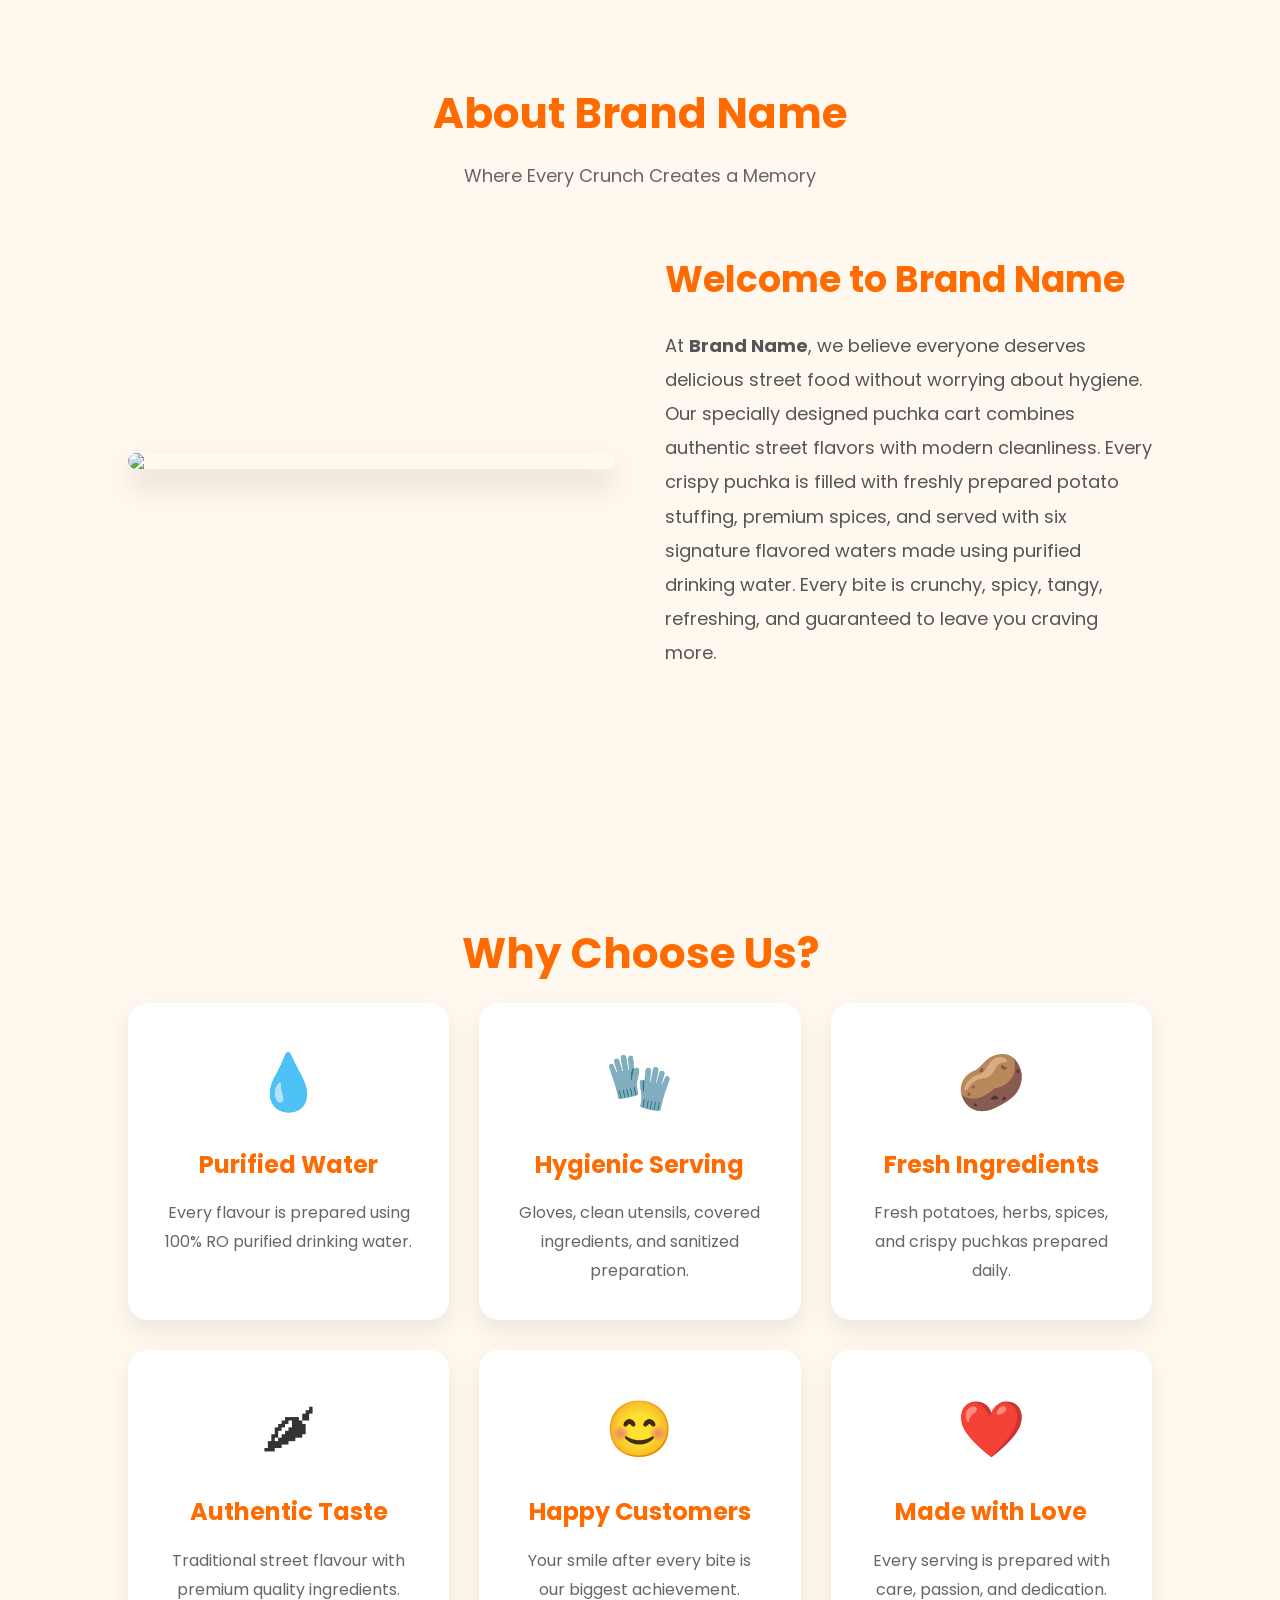
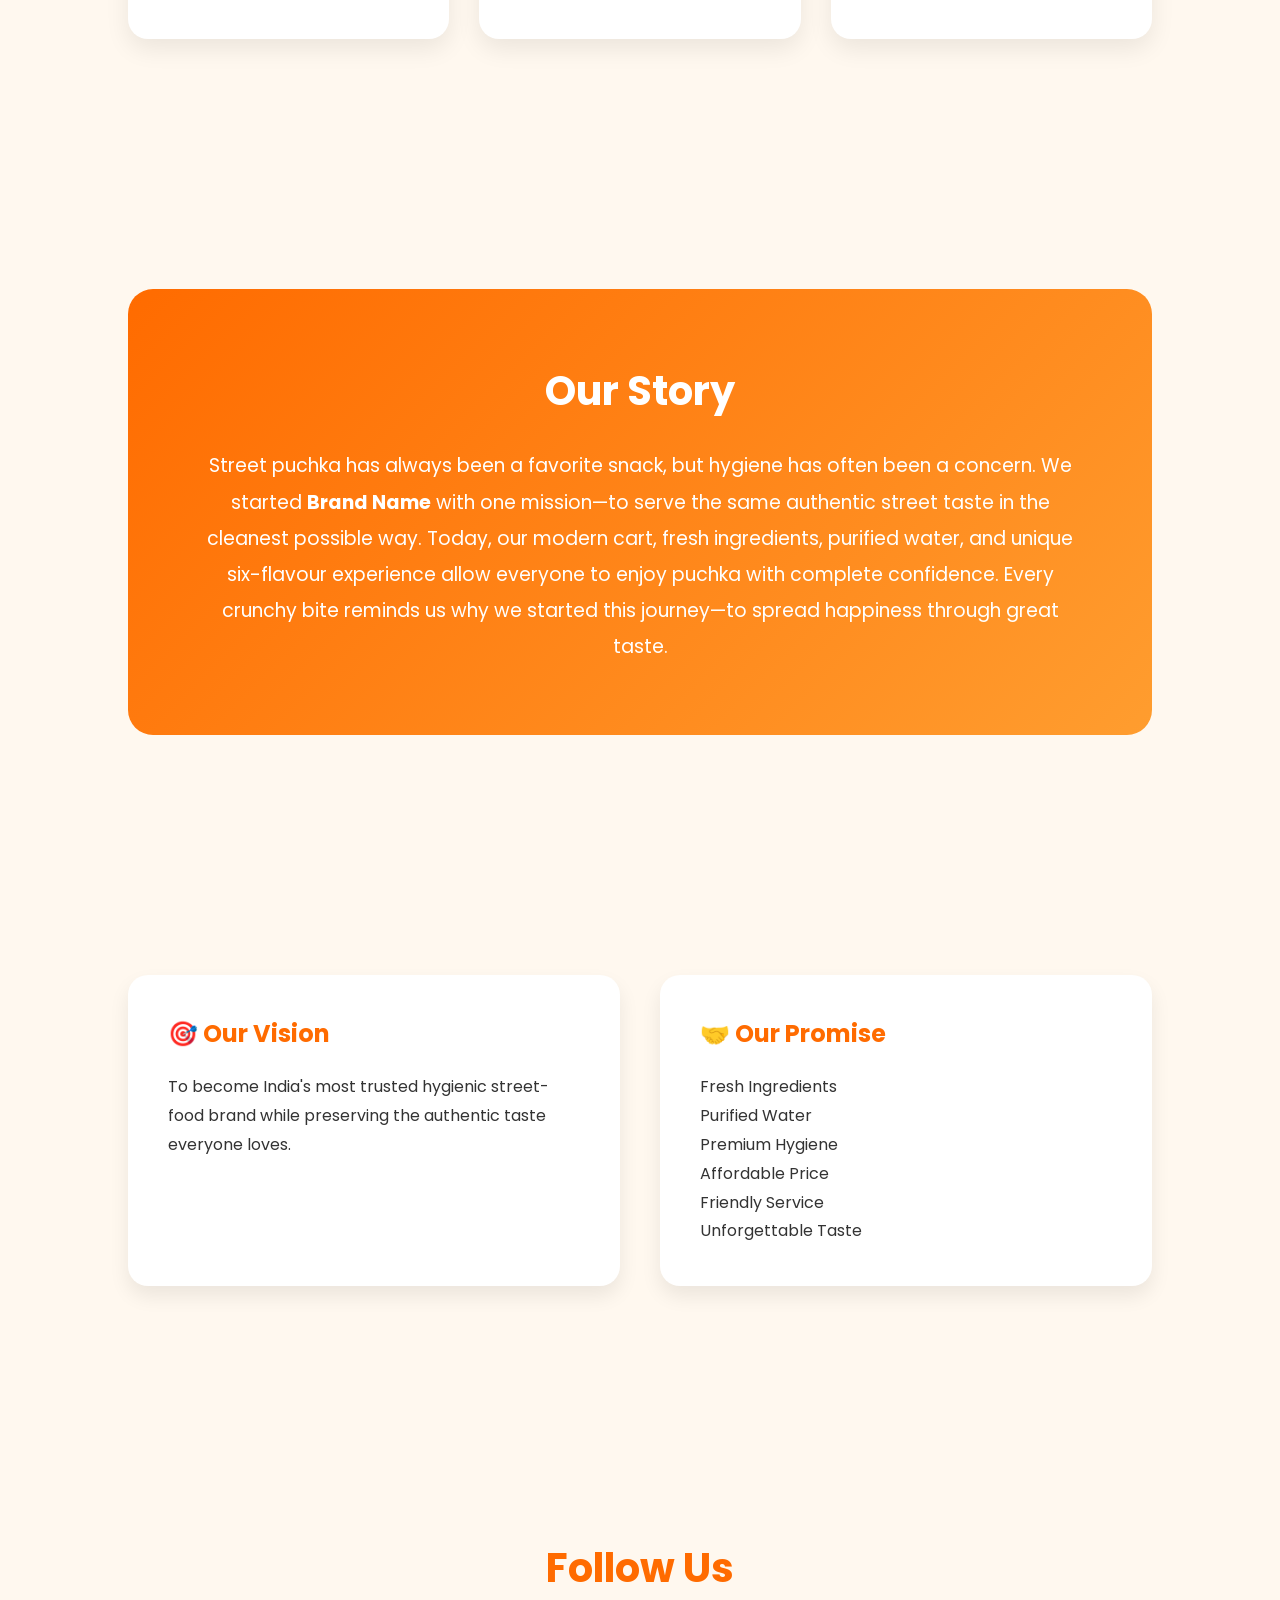
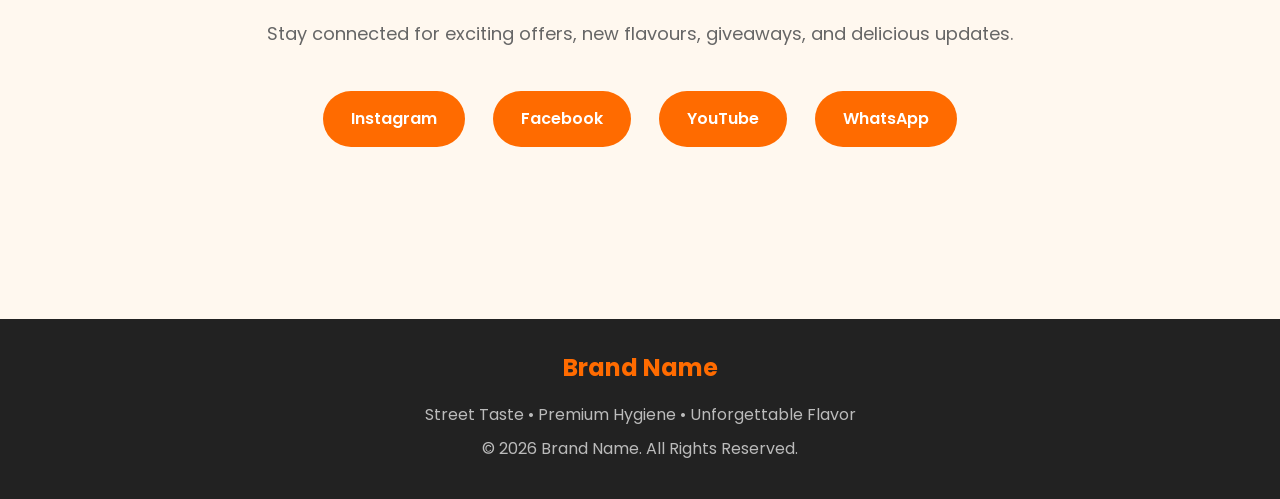
==== About.html @ 28f60804 "Add files via upload" ====
<!DOCTYPE html>
<html lang="en">
<link rel="stylesheet" href="styles.css">
<head>
<meta charset="UTF-8">
<meta name="viewport" content="width=device-width, initial-scale=1.0">
<title>About - Brand Name</title>

<link href="https://fonts.googleapis.com/css2?family=Poppins:wght@300;400;500;600;700&display=swap" rel="stylesheet">

<style>

*{
margin:0;
padding:0;
box-sizing:border-box;
font-family:'Poppins',sans-serif;
}

body{
background:#fff8ef;
color:#333;
}

section{
padding:80px 10%;
}

.title{
text-align:center;
font-size:42px;
color:#ff6b00;
margin-bottom:15px;
font-weight:700;
}

.subtitle{
text-align:center;
color:#666;
margin-bottom:60px;
font-size:18px;
}

.about-box{
display:grid;
grid-template-columns:1fr 1fr;
gap:50px;
align-items:center;
}

.about-box img{
width:100%;
border-radius:20px;
box-shadow:0 15px 30px rgba(0,0,0,.15);
}

.about-content h2{
font-size:36px;
color:#ff6b00;
margin-bottom:20px;
}

.about-content p{
font-size:18px;
line-height:1.9;
color:#555;
}

.choose{
margin-top:90px;
}

.cards{
display:grid;
grid-template-columns:repeat(auto-fit,minmax(260px,1fr));
gap:30px;
}

.card{
background:white;
padding:35px;
border-radius:20px;
text-align:center;
box-shadow:0 10px 25px rgba(0,0,0,.08);
transition:.4s;
}

.card:hover{
transform:translateY(-12px);
background:linear-gradient(135deg,#ff7b00,#ffb347);
color:white;
}

.card span{
font-size:55px;
display:block;
margin-bottom:20px;
}

.card h3{
margin-bottom:15px;
}

.story{
margin-top:90px;
background:linear-gradient(135deg,#ff6b00,#ff9d2f);
padding:70px;
border-radius:25px;
text-align:center;
color:white;
}

.story h2{
font-size:40px;
margin-bottom:25px;
}

.story p{
font-size:19px;
line-height:1.9;
}

.vision{
margin-top:80px;
display:grid;
grid-template-columns:1fr 1fr;
gap:40px;
}

.box{
background:white;
padding:40px;
border-radius:20px;
box-shadow:0 10px 20px rgba(0,0,0,.08);
}

.box h2{
color:#ff6b00;
margin-bottom:20px;
}

.box p{
line-height:1.8;
}

.follow{
margin-top:90px;
text-align:center;
}

.follow h2{
color:#ff6b00;
margin-bottom:20px;
font-size:40px;
}

.follow p{
margin-bottom:30px;
font-size:18px;
color:#666;
}

.social a{
display:inline-block;
margin:12px;
padding:15px 28px;
background:#ff6b00;
color:white;
text-decoration:none;
border-radius:40px;
transition:.3s;
font-weight:600;
}

.social a:hover{
background:#222;
}

footer{
margin-top:80px;
background:#222;
color:white;
text-align:center;
padding:30px;
}

@media(max-width:768px){

.about-box{
grid-template-columns:1fr;
}

.vision{
grid-template-columns:1fr;
}

.title{
font-size:34px;
}

.story{
padding:40px 25px;
}

}

</style>
</head>

<body>

<section>

<h1 class="title">About Brand Name</h1>

<p class="subtitle">
Where Every Crunch Creates a Memory
</p>

<div class="about-box">

<img src="https://images.unsplash.com/photo-1544025162-d76694265947">

<div class="about-content">

<h2>Welcome to Brand Name</h2>

<p>

At <b>Brand Name</b>, we believe everyone deserves delicious street food without worrying about hygiene.

Our specially designed puchka cart combines authentic street flavors with modern cleanliness. Every crispy puchka is filled with freshly prepared potato stuffing, premium spices, and served with six signature flavored waters made using purified drinking water.

Every bite is crunchy, spicy, tangy, refreshing, and guaranteed to leave you craving more.

</p>

</div>

</div>

</section>

<section class="choose">

<h1 class="title">Why Choose Us?</h1>

<div class="cards">

<div class="card">
<span>💧</span>
<h3>Purified Water</h3>
<p>Every flavour is prepared using 100% RO purified drinking water.</p>
</div>

<div class="card">
<span>🧤</span>
<h3>Hygienic Serving</h3>
<p>Gloves, clean utensils, covered ingredients, and sanitized preparation.</p>
</div>

<div class="card">
<span>🥔</span>
<h3>Fresh Ingredients</h3>
<p>Fresh potatoes, herbs, spices, and crispy puchkas prepared daily.</p>
</div>

<div class="card">
<span>🌶</span>
<h3>Authentic Taste</h3>
<p>Traditional street flavour with premium quality ingredients.</p>
</div>

<div class="card">
<span>😊</span>
<h3>Happy Customers</h3>
<p>Your smile after every bite is our biggest achievement.</p>
</div>

<div class="card">
<span>❤️</span>
<h3>Made with Love</h3>
<p>Every serving is prepared with care, passion, and dedication.</p>
</div>

</div>

</section>

<section>

<div class="story">

<h2>Our Story</h2>

<p>

Street puchka has always been a favorite snack, but hygiene has often been a concern.

We started <b>Brand Name</b> with one mission—to serve the same authentic street taste in the cleanest possible way.

Today, our modern cart, fresh ingredients, purified water, and unique six-flavour experience allow everyone to enjoy puchka with complete confidence.

Every crunchy bite reminds us why we started this journey—to spread happiness through great taste.

</p>

</div>

</section>

<section>

<div class="vision">

<div class="box">

<h2>🎯 Our Vision</h2>

<p>

To become India's most trusted hygienic street-food brand while preserving the authentic taste everyone loves.

</p>

</div>

<div class="box">

<h2>🤝 Our Promise</h2>

<p>

Fresh Ingredients<br>
Purified Water<br>
Premium Hygiene<br>
Affordable Price<br>
Friendly Service<br>
Unforgettable Taste

</p>

</div>

</div>

</section>

<section class="follow">

<h2>Follow Us</h2>

<p>Stay connected for exciting offers, new flavours, giveaways, and delicious updates.</p>

<div class="social">

<a href="#">Instagram</a>

<a href="#">Facebook</a>

<a href="#">YouTube</a>

<a href="#">WhatsApp</a>

</div>

</section>

<footer>

<h2>Brand Name</h2>

<p>Street Taste • Premium Hygiene • Unforgettable Flavor</p>

<p>© 2026 Brand Name. All Rights Reserved.</p>

</footer>

<script src="script.js"></script>
</body>
</html>
---- styles.css ----
/* ====================================
   GOOGLE FONT
==================================== */
@import url('https://fonts.googleapis.com/css2?family=Poppins:wght@300;400;500;600;700;800&display=swap');

/* ====================================
   RESET
==================================== */

*{
margin:0;
padding:0;
box-sizing:border-box;
font-family:'Poppins',sans-serif;
scroll-behavior:smooth;
}

body{
background:#fffaf5;
color:#333;
overflow-x:hidden;
line-height:1.6;
}

/* ====================================
   LINKS
==================================== */

a{
text-decoration:none;
color:inherit;
}

img{
max-width:100%;
display:block;
}

/* ====================================
   HEADER
==================================== */

header{
position:fixed;
top:0;
left:0;
width:100%;
padding:18px 8%;
display:flex;
justify-content:space-between;
align-items:center;
background:white;
box-shadow:0 5px 20px rgba(0,0,0,.08);
z-index:999;
transition:.4s;
}

header.sticky{
padding:12px 8%;
background:#ff6b00;
}

header.sticky .logo,
header.sticky nav a{
color:white;
}

.logo{
font-size:32px;
font-weight:700;
color:#ff6b00;
}

nav{
display:flex;
gap:30px;
}

nav a{
font-weight:500;
transition:.3s;
}

nav a:hover{
color:#ff6b00;
}

.menu-btn{
display:none;
font-size:30px;
cursor:pointer;
}

/* ====================================
   HERO SECTION
==================================== */

.hero{
height:100vh;
display:flex;
justify-content:center;
align-items:center;
text-align:center;
background:linear-gradient(rgba(0,0,0,.45),rgba(0,0,0,.45)),
url("images/slider1.jpg") center/cover;
color:white;
padding:20px;
}

.hero h1{
font-size:70px;
font-weight:800;
margin-bottom:20px;
}

.hero p{
font-size:22px;
max-width:800px;
margin:auto;
}

.hero .btn{
display:inline-block;
margin-top:35px;
padding:15px 45px;
background:#ff6b00;
color:white;
border-radius:40px;
transition:.4s;
font-size:18px;
font-weight:600;
}

.hero .btn:hover{
background:white;
color:#ff6b00;
}

/* ====================================
   SECTION TITLE
==================================== */

section{
padding:90px 8%;
}

.title{
text-align:center;
font-size:42px;
color:#ff6b00;
margin-bottom:20px;
}

.subtitle{
text-align:center;
max-width:700px;
margin:auto;
margin-bottom:60px;
color:#666;
font-size:18px;
}
/* ====================================
   ABOUT SECTION
==================================== */

.about{
display:grid;
grid-template-columns:repeat(2,1fr);
gap:50px;
align-items:center;
}

.about img{
width:100%;
border-radius:20px;
box-shadow:0 15px 30px rgba(0,0,0,.12);
transition:.4s;
}

.about img:hover{
transform:scale(1.03);
}

.about-content h2{
font-size:40px;
color:#ff6b00;
margin-bottom:20px;
}

.about-content p{
font-size:18px;
line-height:1.9;
color:#555;
}

/* ====================================
   BUTTONS
==================================== */

.btn{
display:inline-block;
padding:15px 35px;
background:#ff6b00;
color:#fff;
font-weight:600;
border-radius:40px;
transition:.3s;
margin-top:20px;
}

.btn:hover{
background:#222;
transform:translateY(-4px);
}

/* ====================================
   CARD SECTION
==================================== */

.cards{
display:grid;
grid-template-columns:repeat(auto-fit,minmax(280px,1fr));
gap:30px;
}

.card{
background:#fff;
padding:35px;
border-radius:20px;
text-align:center;
box-shadow:0 10px 25px rgba(0,0,0,.08);
transition:.4s;
overflow:hidden;
position:relative;
}

.card:hover{
transform:translateY(-10px);
box-shadow:0 20px 35px rgba(255,107,0,.2);
}

.card span{
font-size:60px;
display:block;
margin-bottom:20px;
}

.card h3{
font-size:24px;
color:#ff6b00;
margin-bottom:15px;
}

.card p{
color:#666;
line-height:1.8;
}

/* ====================================
   WHY CHOOSE US
==================================== */

.features{
display:grid;
grid-template-columns:repeat(auto-fit,minmax(250px,1fr));
gap:25px;
}

.feature{
background:#fff;
padding:35px;
border-radius:20px;
text-align:center;
box-shadow:0 10px 25px rgba(0,0,0,.08);
transition:.4s;
}

.feature:hover{
background:#ff6b00;
color:#fff;
transform:translateY(-8px);
}

.feature h3{
margin:15px 0;
font-size:24px;
}

.feature p{
line-height:1.7;
}

/* ====================================
   SERVICES
==================================== */

.services{
display:grid;
grid-template-columns:repeat(auto-fit,minmax(300px,1fr));
gap:35px;
}

.service-box{
background:white;
border-radius:20px;
overflow:hidden;
box-shadow:0 12px 25px rgba(0,0,0,.08);
transition:.4s;
}

.service-box:hover{
transform:translateY(-12px);
}

.service-box img{
width:100%;
height:230px;
object-fit:cover;
transition:.5s;
}

.service-box:hover img{
transform:scale(1.08);
}

.service-content{
padding:25px;
}

.service-content h2{
color:#ff6b00;
margin-bottom:15px;
}

.service-content p{
line-height:1.8;
color:#555;
}

/* ====================================
   STORY SECTION
==================================== */

.story{
background:linear-gradient(135deg,#ff6b00,#ff9d2f);
padding:70px;
border-radius:25px;
text-align:center;
color:#fff;
}

.story h2{
font-size:42px;
margin-bottom:20px;
}

.story p{
font-size:18px;
line-height:1.9;
max-width:900px;
margin:auto;
}

/* ====================================
   CTA SECTION
==================================== */

.cta{
background:#222;
padding:70px;
border-radius:25px;
text-align:center;
color:#fff;
margin-top:70px;
}

.cta h2{
font-size:42px;
margin-bottom:20px;
}

.cta p{
max-width:800px;
margin:auto;
line-height:1.8;
margin-bottom:30px;
}
/* ====================================
   IMAGE SLIDER
==================================== */

.slider{
width:90%;
margin:60px auto;
overflow:hidden;
border-radius:20px;
box-shadow:0 15px 35px rgba(0,0,0,.12);
}

.slides{
display:flex;
width:500%;
animation:slider 20s infinite;
}

.slides img{
width:100%;
height:500px;
object-fit:cover;
}

@keyframes slider{

0%,18%{
transform:translateX(0%);
}

20%,38%{
transform:translateX(-100%);
}

40%,58%{
transform:translateX(-200%);
}

60%,78%{
transform:translateX(-300%);
}

80%,100%{
transform:translateX(-400%);
}

}

/* ====================================
   GALLERY
==================================== */

.gallery{
display:grid;
grid-template-columns:repeat(auto-fit,minmax(280px,1fr));
gap:25px;
}

.gallery .card{
position:relative;
overflow:hidden;
border-radius:18px;
cursor:pointer;
padding:0;
}

.gallery .card img{
width:100%;
height:280px;
object-fit:cover;
transition:.5s;
}

.gallery .card:hover img{
transform:scale(1.12);
}

.overlay{
position:absolute;
top:0;
left:0;
width:100%;
height:100%;
background:rgba(255,107,0,.85);
display:flex;
justify-content:center;
align-items:center;
opacity:0;
transition:.4s;
color:white;
font-size:24px;
font-weight:600;
}

.gallery .card:hover .overlay{
opacity:1;
}

/* ====================================
   BLOG SECTION
==================================== */

.blog{
background:#fff3e6;
}

.blog-container{
display:grid;
grid-template-columns:repeat(auto-fit,minmax(320px,1fr));
gap:30px;
}

.blog-card{
background:white;
padding:30px;
border-radius:20px;
box-shadow:0 12px 25px rgba(0,0,0,.08);
transition:.4s;
}

.blog-card:hover{
transform:translateY(-10px);
}

.blog-card h3{
font-size:26px;
color:#ff6b00;
margin-bottom:15px;
}

.blog-card p{
color:#666;
line-height:1.8;
margin-bottom:25px;
}

.blog-card a{
display:inline-block;
padding:12px 28px;
background:#ff6b00;
color:white;
border-radius:30px;
transition:.3s;
}

.blog-card a:hover{
background:#222;
}

/* ====================================
   LIGHTBOX
==================================== */

.lightbox{
position:fixed;
top:0;
left:0;
width:100%;
height:100%;
background:rgba(0,0,0,.92);
display:none;
justify-content:center;
align-items:center;
z-index:9999;
}

.lightbox img{
max-width:90%;
max-height:90%;
border-radius:15px;
box-shadow:0 15px 35px rgba(255,255,255,.15);
}

/* ====================================
   GALLERY TITLE
==================================== */

.gallery-title{
text-align:center;
font-size:46px;
color:#ff6b00;
margin-bottom:50px;
font-weight:700;
}

/* ====================================
   IMAGE HOVER SHADOW
==================================== */

.gallery img,
.service-box img,
.about img{

transition:.5s;

}

.gallery img:hover,
.service-box img:hover,
.about img:hover{

box-shadow:0 20px 40px rgba(255,107,0,.25);

}

/* ====================================
   CONTACT PAGE
==================================== */

.contact-container{
display:grid;
grid-template-columns:repeat(auto-fit,minmax(350px,1fr));
gap:40px;
align-items:start;
}

.contact-info{
background:linear-gradient(135deg,#ff6b00,#ff9d2f);
color:white;
padding:40px;
border-radius:20px;
box-shadow:0 10px 30px rgba(0,0,0,.12);
}

.contact-info h2{
margin-bottom:20px;
font-size:35px;
}

.contact-info p{
margin:18px 0;
line-height:1.8;
}

.contact-form{
background:white;
padding:40px;
border-radius:20px;
box-shadow:0 10px 25px rgba(0,0,0,.08);
}

.contact-form input,
.contact-form textarea,
.contact-form select{
width:100%;
padding:15px;
margin:12px 0;
border:1px solid #ddd;
border-radius:10px;
font-size:16px;
outline:none;
transition:.3s;
}

.contact-form input:focus,
.contact-form textarea:focus,
.contact-form select:focus{
border-color:#ff6b00;
box-shadow:0 0 10px rgba(255,107,0,.2);
}

.contact-form textarea{
height:150px;
resize:none;
}

.contact-form button{
width:100%;
padding:15px;
border:none;
background:#ff6b00;
color:white;
font-size:18px;
border-radius:10px;
cursor:pointer;
transition:.3s;
}

.contact-form button:hover{
background:#222;
}

/* ====================================
   DEALERSHIP FORM
==================================== */

.dealer-form{
background:white;
padding:40px;
border-radius:20px;
box-shadow:0 10px 25px rgba(0,0,0,.08);
max-width:900px;
margin:auto;
}

.form-row{
display:grid;
grid-template-columns:repeat(2,1fr);
gap:20px;
}

/* ====================================
   COUNTER SECTION
==================================== */

.counter-section{
display:grid;
grid-template-columns:repeat(auto-fit,minmax(200px,1fr));
gap:25px;
text-align:center;
margin:60px 0;
}

.counter-box{
background:white;
padding:35px;
border-radius:20px;
box-shadow:0 10px 20px rgba(0,0,0,.08);
}

.counter{
font-size:50px;
font-weight:700;
color:#ff6b00;
}

.counter-box h3{
margin-top:10px;
}

/* ====================================
   FOLLOW US
==================================== */

.social-links{
display:flex;
justify-content:center;
flex-wrap:wrap;
gap:20px;
margin-top:30px;
}

.social-links a{
width:55px;
height:55px;
background:#ff6b00;
color:white;
display:flex;
justify-content:center;
align-items:center;
border-radius:50%;
font-size:22px;
transition:.3s;
}

.social-links a:hover{
background:#222;
transform:translateY(-6px);
}

/* ====================================
   FOOTER
==================================== */

footer{
background:#111;
color:white;
text-align:center;
padding:50px 20px;
margin-top:70px;
}

footer h2{
color:#ff6b00;
margin-bottom:15px;
}

footer p{
color:#bbb;
margin:8px 0;
}

/* ====================================
   BACK TO TOP
==================================== */

#topBtn{
position:fixed;
right:20px;
bottom:20px;
width:50px;
height:50px;
background:#ff6b00;
color:white;
border:none;
border-radius:50%;
cursor:pointer;
font-size:22px;
display:none;
transition:.3s;
z-index:999;
}

#topBtn:hover{
background:#222;
}

/* ====================================
   SCROLLBAR
==================================== */

::-webkit-scrollbar{
width:10px;
}

::-webkit-scrollbar-track{
background:#fff3e6;
}

::-webkit-scrollbar-thumb{
background:#ff6b00;
border-radius:20px;
}

::-webkit-scrollbar-thumb:hover{
background:#d95700;
}

/* ====================================
   RESPONSIVE
==================================== */

@media(max-width:991px){

.hero h1{
font-size:50px;
}

.about{
grid-template-columns:1fr;
}

.form-row{
grid-template-columns:1fr;
}

.contact-container{
grid-template-columns:1fr;
}

}

@media(max-width:768px){

header{
padding:15px 20px;
}

nav{
display:none;
}

nav.active{
display:flex;
flex-direction:column;
position:absolute;
top:70px;
left:0;
width:100%;
background:white;
padding:20px;
box-shadow:0 10px 20px rgba(0,0,0,.1);
}

.menu-btn{
display:block;
}

.hero{
height:80vh;
}

.hero h1{
font-size:38px;
}

.hero p{
font-size:17px;
}

.title{
font-size:34px;
}

.story{
padding:40px 25px;
}

.slider img{
height:250px;
}

}

@media(max-width:500px){

.btn{
padding:12px 25px;
}

.card,
.feature,
.blog-card{
padding:25px;
}

.hero h1{
font-size:32px;
}

.hero p{
font-size:16px;
}

}
/* ====================================
   CONTACT PAGE
==================================== */

.contact-container{
display:grid;
grid-template-columns:repeat(auto-fit,minmax(350px,1fr));
gap:40px;
align-items:start;
}

.contact-info{
background:linear-gradient(135deg,#ff6b00,#ff9d2f);
color:white;
padding:40px;
border-radius:20px;
box-shadow:0 10px 30px rgba(0,0,0,.12);
}

.contact-info h2{
margin-bottom:20px;
font-size:35px;
}

.contact-info p{
margin:18px 0;
line-height:1.8;
}

.contact-form{
background:white;
padding:40px;
border-radius:20px;
box-shadow:0 10px 25px rgba(0,0,0,.08);
}

.contact-form input,
.contact-form textarea,
.contact-form select{
width:100%;
padding:15px;
margin:12px 0;
border:1px solid #ddd;
border-radius:10px;
font-size:16px;
outline:none;
transition:.3s;
}

.contact-form input:focus,
.contact-form textarea:focus,
.contact-form select:focus{
border-color:#ff6b00;
box-shadow:0 0 10px rgba(255,107,0,.2);
}

.contact-form textarea{
height:150px;
resize:none;
}

.contact-form button{
width:100%;
padding:15px;
border:none;
background:#ff6b00;
color:white;
font-size:18px;
border-radius:10px;
cursor:pointer;
transition:.3s;
}

.contact-form button:hover{
background:#222;
}

/* ====================================
   DEALERSHIP FORM
==================================== */

.dealer-form{
background:white;
padding:40px;
border-radius:20px;
box-shadow:0 10px 25px rgba(0,0,0,.08);
max-width:900px;
margin:auto;
}

.form-row{
display:grid;
grid-template-columns:repeat(2,1fr);
gap:20px;
}

/* ====================================
   COUNTER SECTION
==================================== */

.counter-section{
display:grid;
grid-template-columns:repeat(auto-fit,minmax(200px,1fr));
gap:25px;
text-align:center;
margin:60px 0;
}

.counter-box{
background:white;
padding:35px;
border-radius:20px;
box-shadow:0 10px 20px rgba(0,0,0,.08);
}

.counter{
font-size:50px;
font-weight:700;
color:#ff6b00;
}

.counter-box h3{
margin-top:10px;
}

/* ====================================
   FOLLOW US
==================================== */

.social-links{
display:flex;
justify-content:center;
flex-wrap:wrap;
gap:20px;
margin-top:30px;
}

.social-links a{
width:55px;
height:55px;
background:#ff6b00;
color:white;
display:flex;
justify-content:center;
align-items:center;
border-radius:50%;
font-size:22px;
transition:.3s;
}

.social-links a:hover{
background:#222;
transform:translateY(-6px);
}

/* ====================================
   FOOTER
==================================== */

footer{
background:#111;
color:white;
text-align:center;
padding:50px 20px;
margin-top:70px;
}

footer h2{
color:#ff6b00;
margin-bottom:15px;
}

footer p{
color:#bbb;
margin:8px 0;
}

/* ====================================
   BACK TO TOP
==================================== */

#topBtn{
position:fixed;
right:20px;
bottom:20px;
width:50px;
height:50px;
background:#ff6b00;
color:white;
border:none;
border-radius:50%;
cursor:pointer;
font-size:22px;
display:none;
transition:.3s;
z-index:999;
}

#topBtn:hover{
background:#222;
}

/* ====================================
   SCROLLBAR
==================================== */

::-webkit-scrollbar{
width:10px;
}

::-webkit-scrollbar-track{
background:#fff3e6;
}

::-webkit-scrollbar-thumb{
background:#ff6b00;
border-radius:20px;
}

::-webkit-scrollbar-thumb:hover{
background:#d95700;
}

/* ====================================
   RESPONSIVE
==================================== */

@media(max-width:991px){

.hero h1{
font-size:50px;
}

.about{
grid-template-columns:1fr;
}

.form-row{
grid-template-columns:1fr;
}

.contact-container{
grid-template-columns:1fr;
}

}

@media(max-width:768px){

header{
padding:15px 20px;
}

nav{
display:none;
}

nav.active{
display:flex;
flex-direction:column;
position:absolute;
top:70px;
left:0;
width:100%;
background:white;
padding:20px;
box-shadow:0 10px 20px rgba(0,0,0,.1);
}

.menu-btn{
display:block;
}

.hero{
height:80vh;
}

.hero h1{
font-size:38px;
}

.hero p{
font-size:17px;
}

.title{
font-size:34px;
}

.story{
padding:40px 25px;
}

.slider img{
height:250px;
}

}

@media(max-width:500px){

.btn{
padding:12px 25px;
}

.card,
.feature,
.blog-card{
padding:25px;
}

.hero h1{
font-size:32px;
}

.hero p{
font-size:16px;
}

}
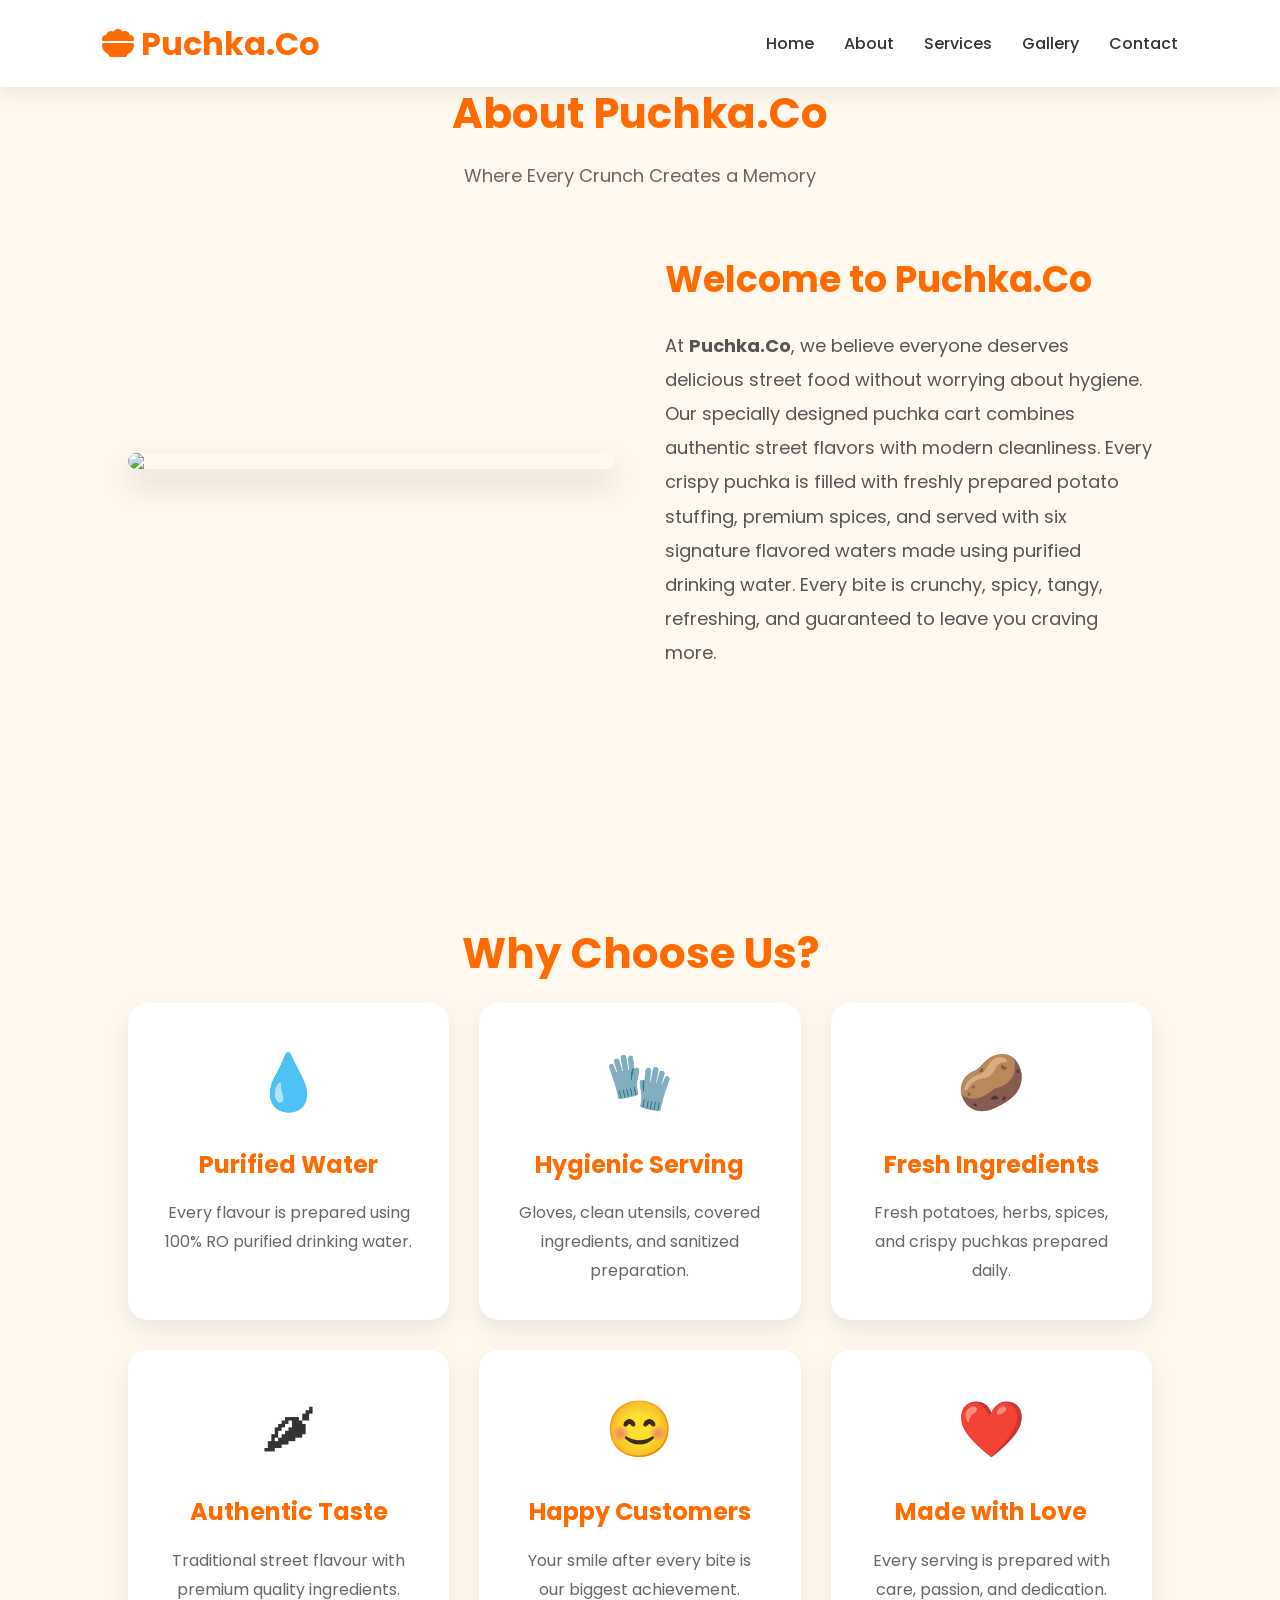
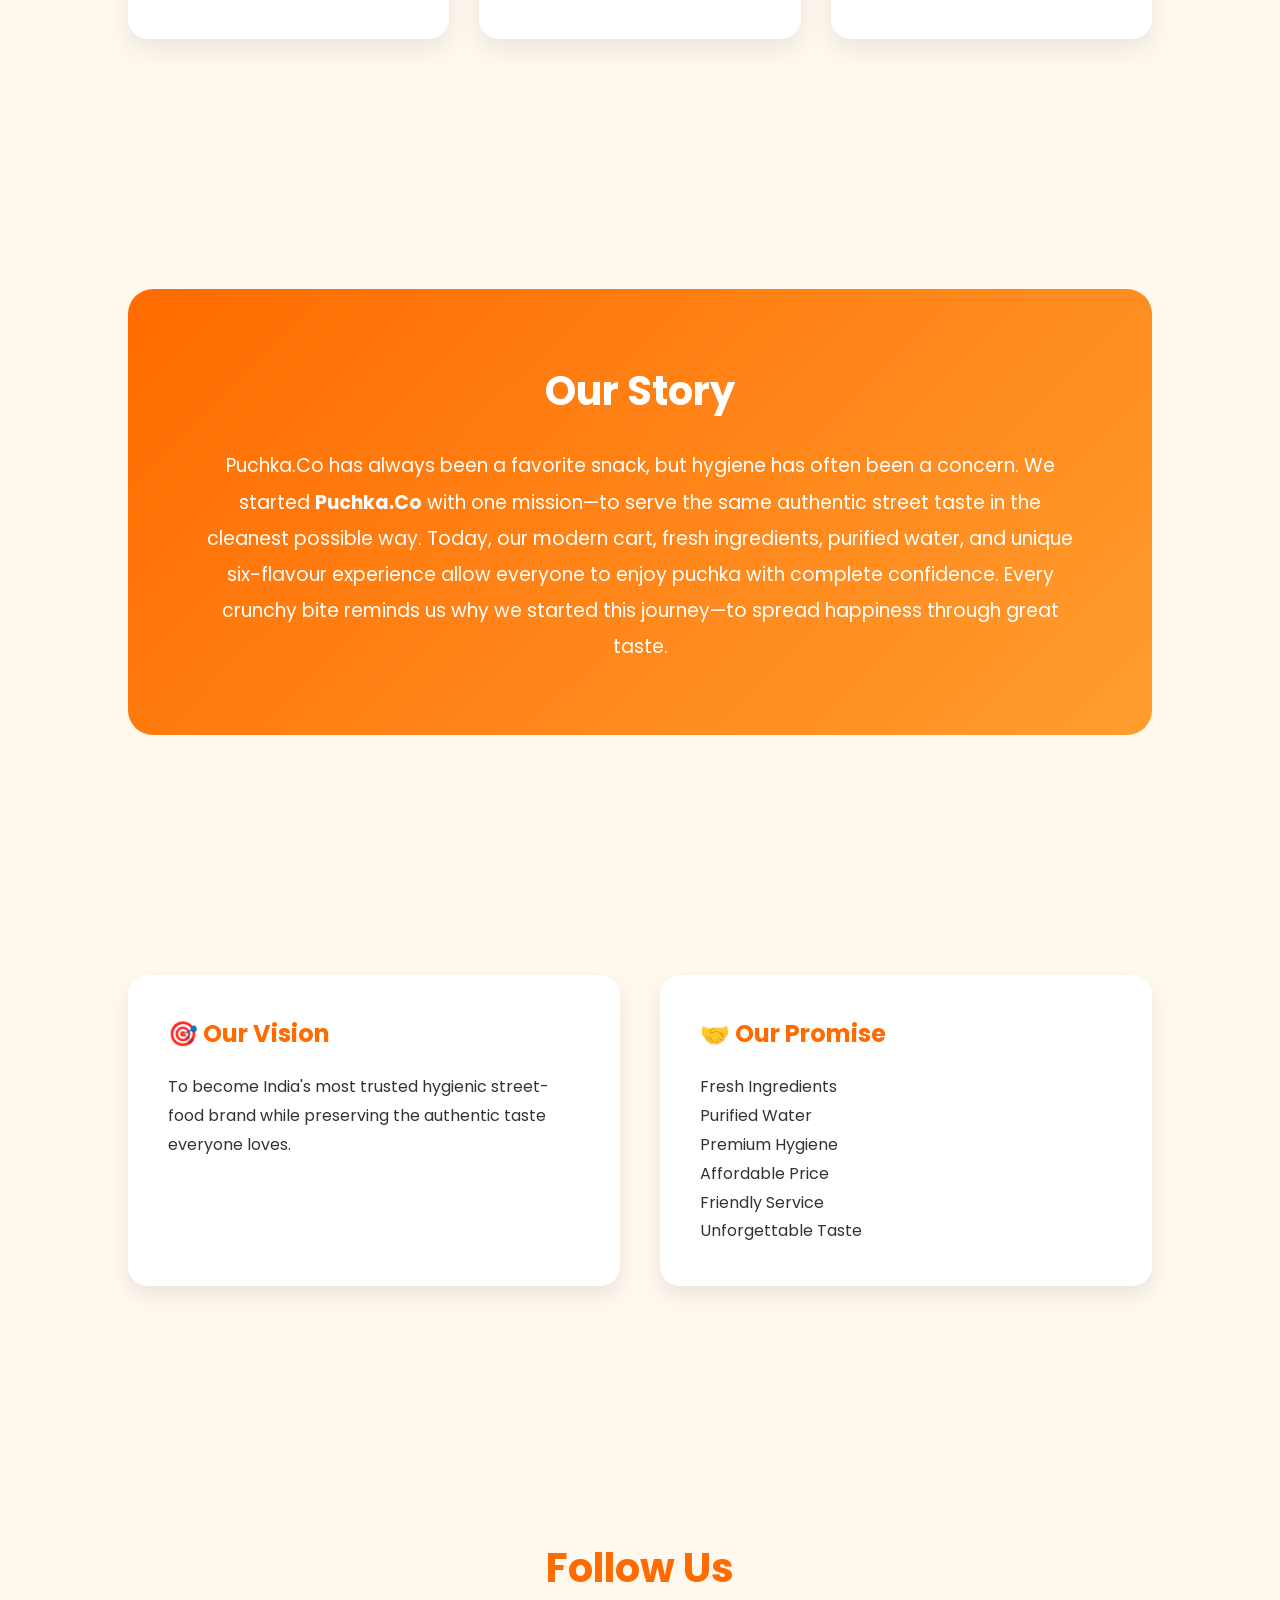
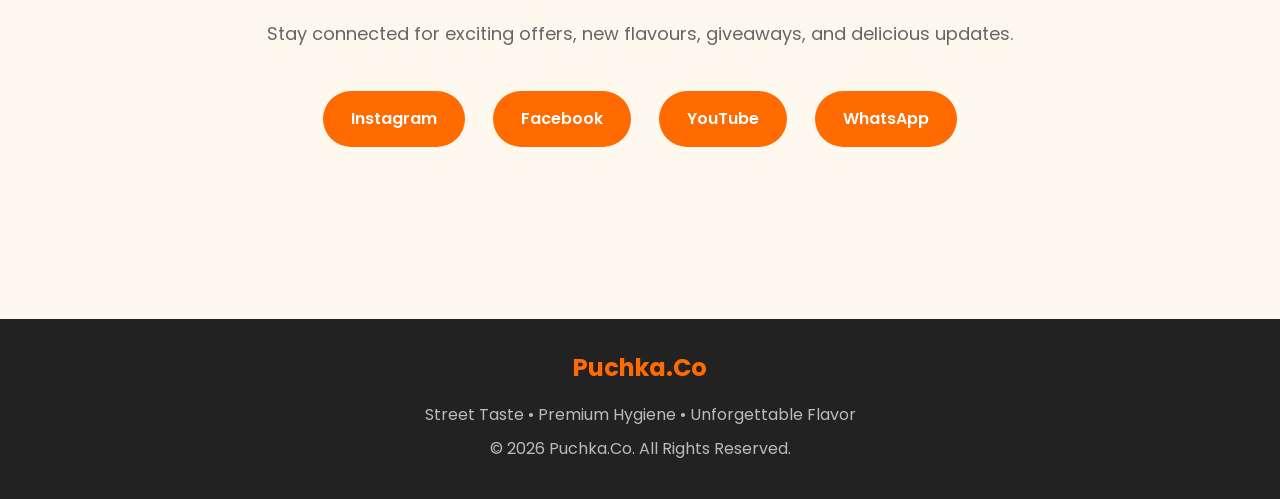
==== commit 18d31c4a: "Add files via upload" ====
--- a/About.html
+++ b/About.html
@@ -4,10 +4,10 @@
 <head>
 <meta charset="UTF-8">
 <meta name="viewport" content="width=device-width, initial-scale=1.0">
-<title>About - Brand Name</title>
+<title>About - Puchka.Co</title>
 
 <link href="https://fonts.googleapis.com/css2?family=Poppins:wght@300;400;500;600;700&display=swap" rel="stylesheet">
-
+<link rel="stylesheet" href="https://cdnjs.cloudflare.com/ajax/libs/font-awesome/6.5.2/css/all.min.css">
 <style>
 
 *{
@@ -209,9 +209,30 @@
 
 <body>
 
+<header>
+
+    <div class="logo">
+        <i class="fa-solid fa-bowl-food"></i>
+        Puchka.Co
+    </div>
+
+    <nav>
+        <a href="index.html">Home</a>
+        <a href="About.html" class="active">About</a>
+        <a href="Service.html">Services</a>
+        <a href="Gallery.html">Gallery</a>
+        <a href="Contact.html">Contact</a>
+    </nav>
+
+    <div class="menu-btn">
+        <i class="fa-solid fa-bars"></i>
+    </div>
+
+</header>
+
 <section>
 
-<h1 class="title">About Brand Name</h1>
+<h1 class="title">About Puchka.Co</h1>
 
 <p class="subtitle">
 Where Every Crunch Creates a Memory
@@ -223,11 +244,11 @@
 
 <div class="about-content">
 
-<h2>Welcome to Brand Name</h2>
+<h2>Welcome to Puchka.Co</h2>
 
 <p>
 
-At <b>Brand Name</b>, we believe everyone deserves delicious street food without worrying about hygiene.
+At <b>Puchka.Co</b>, we believe everyone deserves delicious street food without worrying about hygiene.
 
 Our specially designed puchka cart combines authentic street flavors with modern cleanliness. Every crispy puchka is filled with freshly prepared potato stuffing, premium spices, and served with six signature flavored waters made using purified drinking water.
 
@@ -294,10 +315,9 @@
 <h2>Our Story</h2>
 
 <p>
-
-Street puchka has always been a favorite snack, but hygiene has often been a concern.
-
-We started <b>Brand Name</b> with one mission—to serve the same authentic street taste in the cleanest possible way.
+Puchka.Co has always been a favorite snack, but hygiene has often been a concern.
+
+We started <b>Puchka.Co</b> with one mission—to serve the same authentic street taste in the cleanest possible way.
 
 Today, our modern cart, fresh ingredients, purified water, and unique six-flavour experience allow everyone to enjoy puchka with complete confidence.
 
@@ -354,25 +374,21 @@
 
 <div class="social">
 
-<a href="#">Instagram</a>
-
-<a href="#">Facebook</a>
-
-<a href="#">YouTube</a>
-
-<a href="#">WhatsApp</a>
-
+<a href="https://instagram.com/">Instagram</a>
+<a href="https://facebook.com/">Facebook</a>
+<a href="https://youtube.com/">YouTube</a>
+<a href="https://wa.me/919876543210">WhatsApp</a>
 </div>
 
 </section>
 
 <footer>
 
-<h2>Brand Name</h2>
+<h2>Puchka.Co</h2>
 
 <p>Street Taste • Premium Hygiene • Unforgettable Flavor</p>
 
-<p>© 2026 Brand Name. All Rights Reserved.</p>
+<p>© 2026 Puchka.Co. All Rights Reserved.</p>
 
 </footer>
 
--- a/styles.css
+++ b/styles.css
@@ -56,13 +56,22 @@
 }
 
 header.sticky{
-padding:12px 8%;
-background:#ff6b00;
-}
-
-header.sticky .logo,
+    padding:12px 8%;
+    background:#fff;
+    box-shadow:0 5px 20px rgba(0,0,0,.12);
+}
+
+header.sticky .logo{
+    color:#ff6b00;
+}
+
 header.sticky nav a{
-color:white;
+    color:#333;
+}
+
+header.sticky .menu-btn,
+header.sticky .menu-btn i{
+    color:#333 !important;
 }
 
 .logo{
@@ -86,9 +95,11 @@
 }
 
 .menu-btn{
-display:none;
-font-size:30px;
-cursor:pointer;
+    display:none;
+    font-size:30px;
+    cursor:pointer;
+    color:#ff6b00;
+    transition:.3s;
 }
 
 /* ====================================
@@ -910,323 +921,3 @@
 }
 
 }
-/* ====================================
-   CONTACT PAGE
-==================================== */
-
-.contact-container{
-display:grid;
-grid-template-columns:repeat(auto-fit,minmax(350px,1fr));
-gap:40px;
-align-items:start;
-}
-
-.contact-info{
-background:linear-gradient(135deg,#ff6b00,#ff9d2f);
-color:white;
-padding:40px;
-border-radius:20px;
-box-shadow:0 10px 30px rgba(0,0,0,.12);
-}
-
-.contact-info h2{
-margin-bottom:20px;
-font-size:35px;
-}
-
-.contact-info p{
-margin:18px 0;
-line-height:1.8;
-}
-
-.contact-form{
-background:white;
-padding:40px;
-border-radius:20px;
-box-shadow:0 10px 25px rgba(0,0,0,.08);
-}
-
-.contact-form input,
-.contact-form textarea,
-.contact-form select{
-width:100%;
-padding:15px;
-margin:12px 0;
-border:1px solid #ddd;
-border-radius:10px;
-font-size:16px;
-outline:none;
-transition:.3s;
-}
-
-.contact-form input:focus,
-.contact-form textarea:focus,
-.contact-form select:focus{
-border-color:#ff6b00;
-box-shadow:0 0 10px rgba(255,107,0,.2);
-}
-
-.contact-form textarea{
-height:150px;
-resize:none;
-}
-
-.contact-form button{
-width:100%;
-padding:15px;
-border:none;
-background:#ff6b00;
-color:white;
-font-size:18px;
-border-radius:10px;
-cursor:pointer;
-transition:.3s;
-}
-
-.contact-form button:hover{
-background:#222;
-}
-
-/* ====================================
-   DEALERSHIP FORM
-==================================== */
-
-.dealer-form{
-background:white;
-padding:40px;
-border-radius:20px;
-box-shadow:0 10px 25px rgba(0,0,0,.08);
-max-width:900px;
-margin:auto;
-}
-
-.form-row{
-display:grid;
-grid-template-columns:repeat(2,1fr);
-gap:20px;
-}
-
-/* ====================================
-   COUNTER SECTION
-==================================== */
-
-.counter-section{
-display:grid;
-grid-template-columns:repeat(auto-fit,minmax(200px,1fr));
-gap:25px;
-text-align:center;
-margin:60px 0;
-}
-
-.counter-box{
-background:white;
-padding:35px;
-border-radius:20px;
-box-shadow:0 10px 20px rgba(0,0,0,.08);
-}
-
-.counter{
-font-size:50px;
-font-weight:700;
-color:#ff6b00;
-}
-
-.counter-box h3{
-margin-top:10px;
-}
-
-/* ====================================
-   FOLLOW US
-==================================== */
-
-.social-links{
-display:flex;
-justify-content:center;
-flex-wrap:wrap;
-gap:20px;
-margin-top:30px;
-}
-
-.social-links a{
-width:55px;
-height:55px;
-background:#ff6b00;
-color:white;
-display:flex;
-justify-content:center;
-align-items:center;
-border-radius:50%;
-font-size:22px;
-transition:.3s;
-}
-
-.social-links a:hover{
-background:#222;
-transform:translateY(-6px);
-}
-
-/* ====================================
-   FOOTER
-==================================== */
-
-footer{
-background:#111;
-color:white;
-text-align:center;
-padding:50px 20px;
-margin-top:70px;
-}
-
-footer h2{
-color:#ff6b00;
-margin-bottom:15px;
-}
-
-footer p{
-color:#bbb;
-margin:8px 0;
-}
-
-/* ====================================
-   BACK TO TOP
-==================================== */
-
-#topBtn{
-position:fixed;
-right:20px;
-bottom:20px;
-width:50px;
-height:50px;
-background:#ff6b00;
-color:white;
-border:none;
-border-radius:50%;
-cursor:pointer;
-font-size:22px;
-display:none;
-transition:.3s;
-z-index:999;
-}
-
-#topBtn:hover{
-background:#222;
-}
-
-/* ====================================
-   SCROLLBAR
-==================================== */
-
-::-webkit-scrollbar{
-width:10px;
-}
-
-::-webkit-scrollbar-track{
-background:#fff3e6;
-}
-
-::-webkit-scrollbar-thumb{
-background:#ff6b00;
-border-radius:20px;
-}
-
-::-webkit-scrollbar-thumb:hover{
-background:#d95700;
-}
-
-/* ====================================
-   RESPONSIVE
-==================================== */
-
-@media(max-width:991px){
-
-.hero h1{
-font-size:50px;
-}
-
-.about{
-grid-template-columns:1fr;
-}
-
-.form-row{
-grid-template-columns:1fr;
-}
-
-.contact-container{
-grid-template-columns:1fr;
-}
-
-}
-
-@media(max-width:768px){
-
-header{
-padding:15px 20px;
-}
-
-nav{
-display:none;
-}
-
-nav.active{
-display:flex;
-flex-direction:column;
-position:absolute;
-top:70px;
-left:0;
-width:100%;
-background:white;
-padding:20px;
-box-shadow:0 10px 20px rgba(0,0,0,.1);
-}
-
-.menu-btn{
-display:block;
-}
-
-.hero{
-height:80vh;
-}
-
-.hero h1{
-font-size:38px;
-}
-
-.hero p{
-font-size:17px;
-}
-
-.title{
-font-size:34px;
-}
-
-.story{
-padding:40px 25px;
-}
-
-.slider img{
-height:250px;
-}
-
-}
-
-@media(max-width:500px){
-
-.btn{
-padding:12px 25px;
-}
-
-.card,
-.feature,
-.blog-card{
-padding:25px;
-}
-
-.hero h1{
-font-size:32px;
-}
-
-.hero p{
-font-size:16px;
-}
-
-}
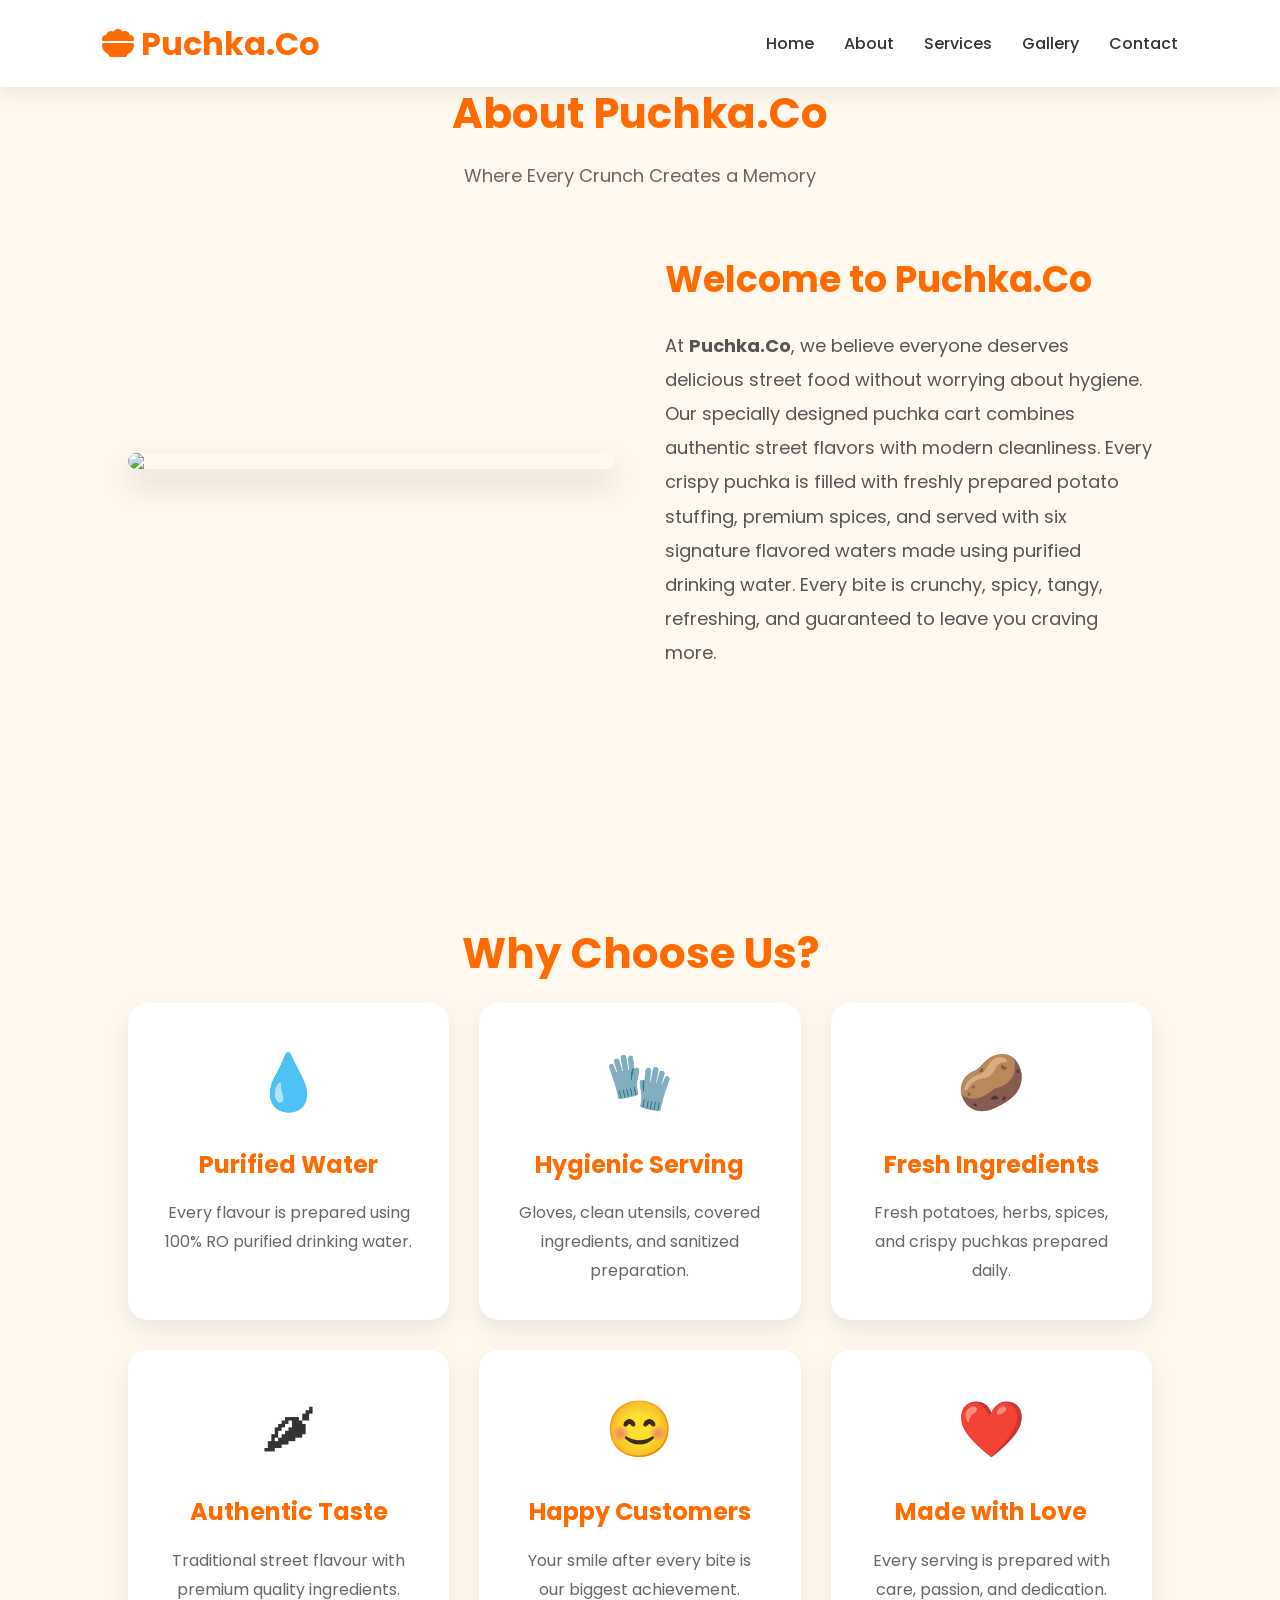
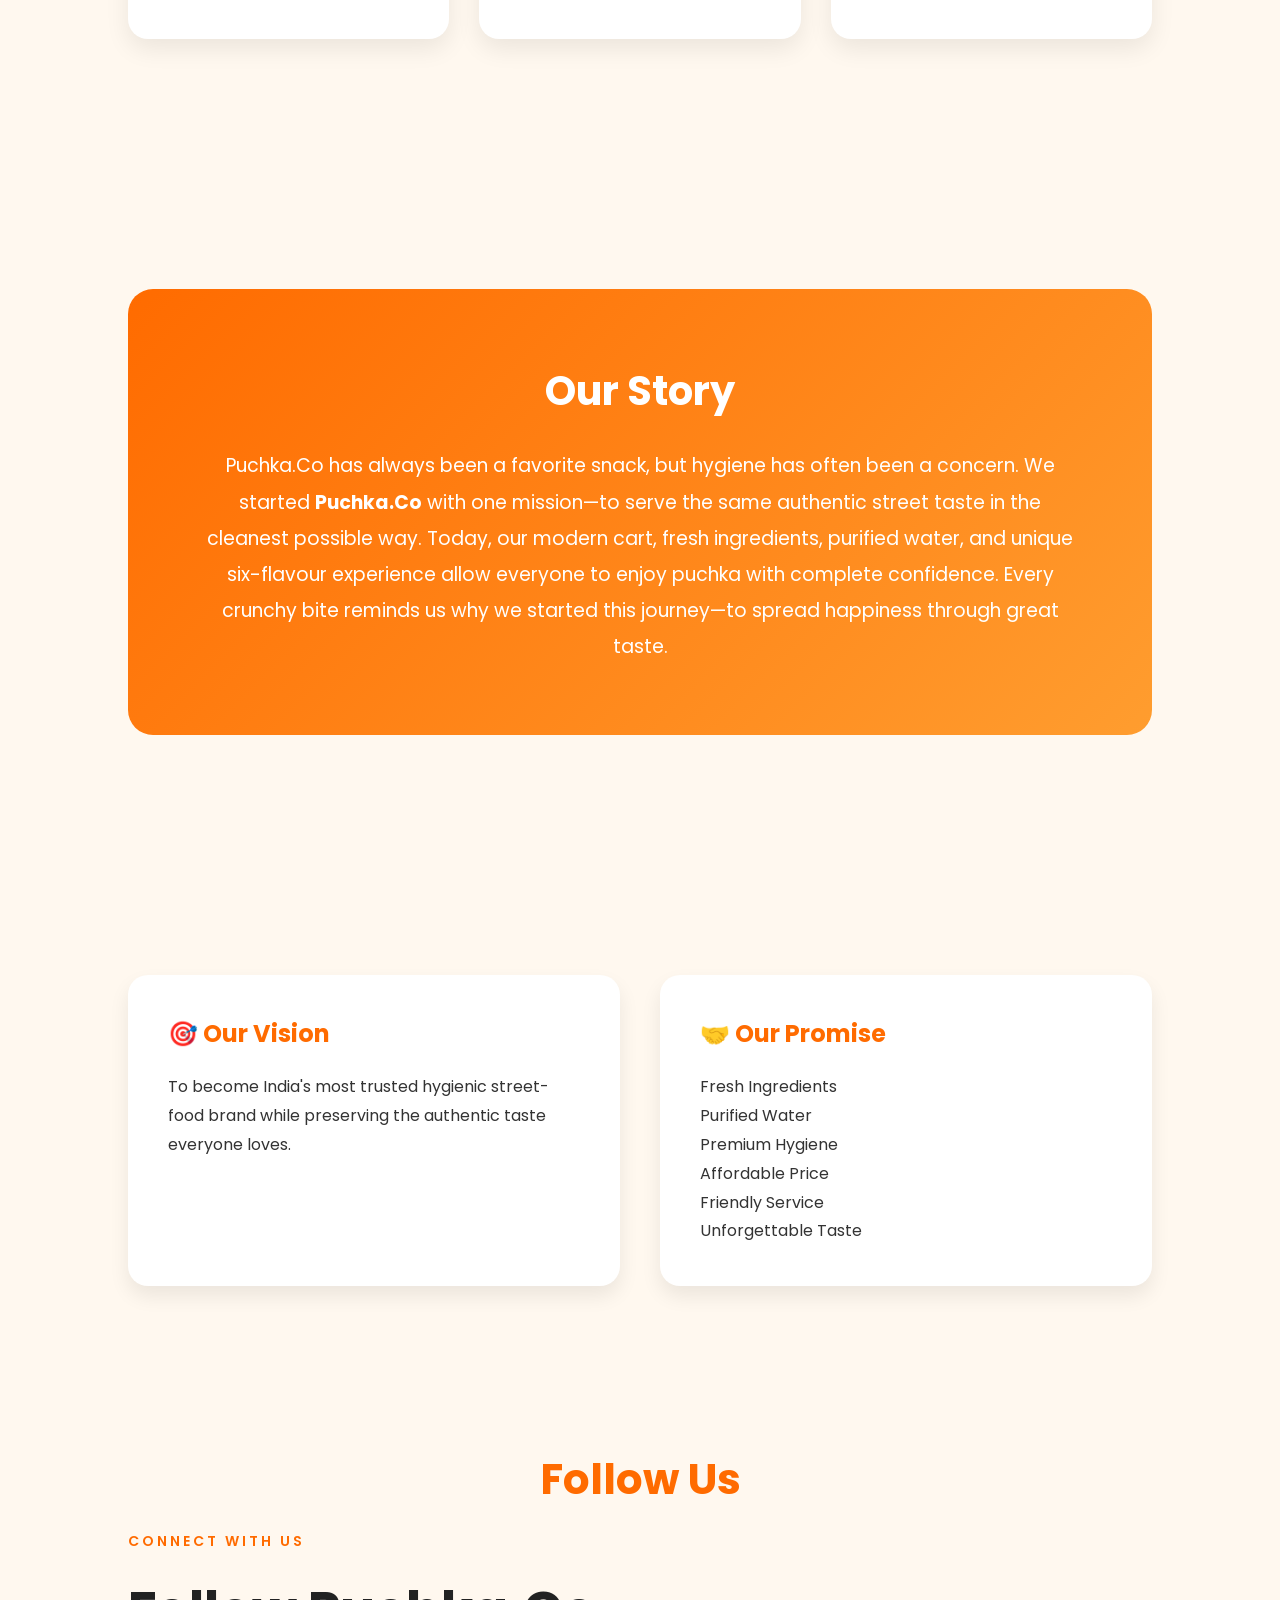
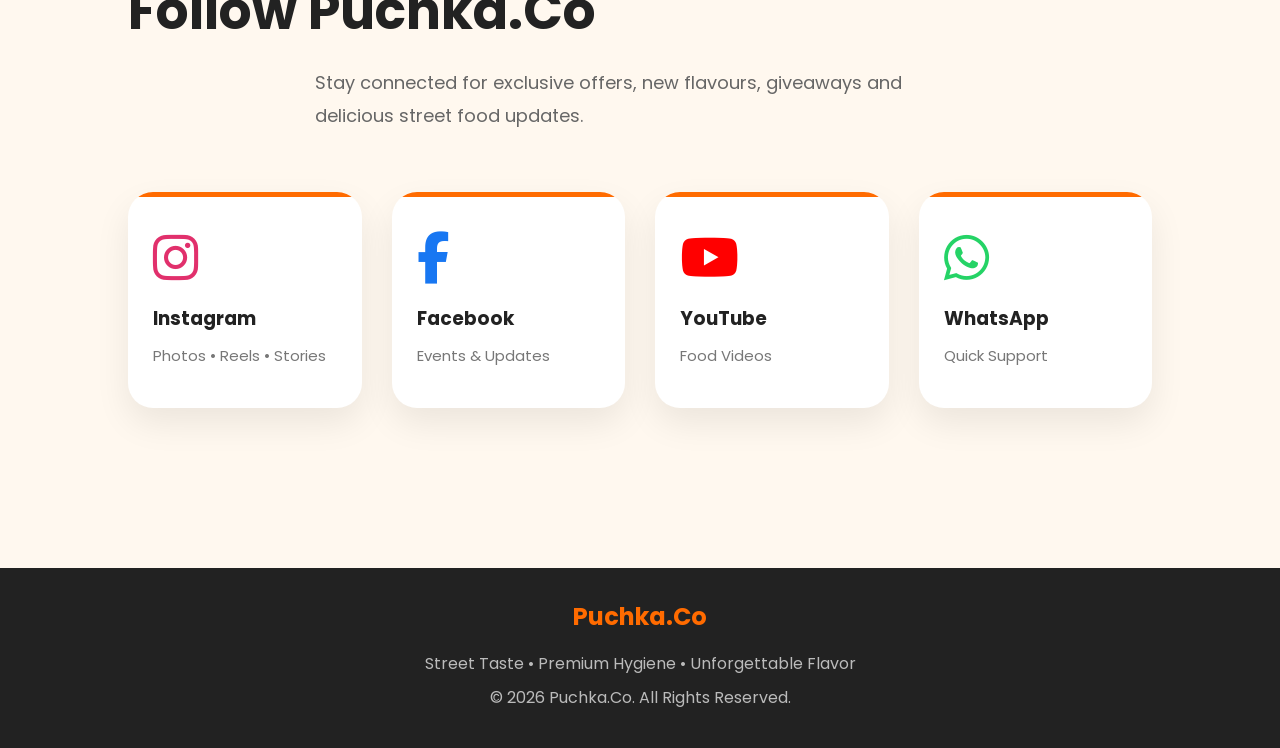
==== commit 1556e017: "Add files via upload" ====
--- a/About.html
+++ b/About.html
@@ -362,23 +362,51 @@
 
 </div>
 
-</div>
-
 </section>
 
-<section class="follow">
-
-<h2>Follow Us</h2>
-
-<p>Stay connected for exciting offers, new flavours, giveaways, and delicious updates.</p>
-
-<div class="social">
-
-<a href="https://instagram.com/">Instagram</a>
-<a href="https://facebook.com/">Facebook</a>
-<a href="https://youtube.com/">YouTube</a>
-<a href="https://wa.me/919876543210">WhatsApp</a>
-</div>
+<section id="follow">
+
+<h2 class="title">Follow Us</h2>
+
+<div class="<!-- Follow Us -->
+<section class="social-section">
+
+    <div class="social-heading">
+        <span>CONNECT WITH US</span>
+        <h2>Follow Puchka.Co</h2>
+        <p>
+            Stay connected for exclusive offers, new flavours,
+            giveaways and delicious street food updates.
+        </p>
+    </div>
+
+    <div class="social-grid">
+
+        <a href="https://instagram.com/yourusername" target="_blank" class="social-card instagram">
+            <i class="fab fa-instagram"></i>
+            <h3>Instagram</h3>
+            <p>Photos • Reels • Stories</p>
+        </a>
+
+        <a href="https://facebook.com/yourpage" target="_blank" class="social-card facebook">
+            <i class="fab fa-facebook-f"></i>
+            <h3>Facebook</h3>
+            <p>Events & Updates</p>
+        </a>
+
+        <a href="https://youtube.com/@yourchannel" target="_blank" class="social-card youtube">
+            <i class="fab fa-youtube"></i>
+            <h3>YouTube</h3>
+            <p>Food Videos</p>
+        </a>
+
+        <a href="https://wa.me/91XXXXXXXXXX" target="_blank" class="social-card whatsapp">
+            <i class="fab fa-whatsapp"></i>
+            <h3>WhatsApp</h3>
+            <p>Quick Support</p>
+        </a>
+
+    </div>
 
 </section>
 
--- a/styles.css
+++ b/styles.css
@@ -921,3 +921,222 @@
 }
 
 }
+/* ===========================
+   PREMIUM SOCIAL SECTION
+=========================== */
+
+.social-section{
+
+    padding:100px 8%;
+    text-align:center;
+
+    background:linear-gradient(180deg,#fffaf3,#fff);
+}
+
+.social-heading span{
+
+    color:#ff6b00;
+    letter-spacing:3px;
+    font-weight:600;
+    font-size:14px;
+}
+
+.social-heading h2{
+
+    font-size:52px;
+    margin:15px 0;
+    color:#222;
+}
+
+.social-heading p{
+
+    color:#666;
+    max-width:650px;
+    margin:auto;
+    line-height:1.8;
+    font-size:18px;
+}
+
+.social-grid{
+
+    display:grid;
+    grid-template-columns:repeat(auto-fit,minmax(220px,1fr));
+    gap:30px;
+
+    margin-top:60px;
+}
+
+.social-card{
+
+    background:white;
+
+    border-radius:25px;
+
+    padding:40px 25px;
+
+    text-decoration:none;
+
+    box-shadow:0 15px 35px rgba(0,0,0,.08);
+
+    transition:.4s;
+
+    position:relative;
+
+    overflow:hidden;
+}
+
+.social-card::before{
+
+    content:"";
+
+    position:absolute;
+
+    top:0;
+
+    left:0;
+
+    width:100%;
+
+    height:5px;
+
+    background:#ff6b00;
+}
+
+.social-card:hover{
+
+    transform:translateY(-12px);
+
+    box-shadow:0 20px 40px rgba(255,107,0,.25);
+}
+
+.social-card i{
+
+    font-size:52px;
+
+    margin-bottom:20px;
+}
+
+.social-card h3{
+
+    color:#222;
+
+    margin-bottom:10px;
+}
+
+.social-card p{
+
+    color:#777;
+
+    font-size:15px;
+}
+
+/* Brand Colors */
+
+.instagram i{
+
+    color:#E1306C;
+}
+
+.facebook i{
+
+    color:#1877F2;
+}
+
+.youtube i{
+
+    color:#FF0000;
+}
+
+.whatsapp i{
+
+    color:#25D366;
+}
+
+/* Hover Effect */
+
+.instagram:hover{
+
+    background:linear-gradient(135deg,#833ab4,#fd1d1d,#fcb045);
+
+    color:white;
+}
+
+.facebook:hover{
+
+    background:#1877F2;
+
+    color:white;
+}
+
+.youtube:hover{
+
+    background:#FF0000;
+
+    color:white;
+}
+
+.whatsapp:hover{
+
+    background:#25D366;
+
+    color:white;
+}
+
+.social-card:hover i,
+
+.social-card:hover h3,
+
+.social-card:hover p{
+
+    color:white;
+}
+
+/* Mobile */
+
+@media(max-width:768px){
+
+.social-section{
+
+padding:70px 6%;
+
+}
+
+.social-heading h2{
+
+font-size:38px;
+
+}
+
+.social-grid{
+
+gap:20px;
+
+}
+
+.social-card{
+
+padding:30px 20px;
+
+}
+
+.social-card i{
+
+font-size:45px;
+
+}
+}
+.blog-info span{
+    background: rgba(255,107,0,0.12);
+    border:1px solid rgba(255,107,0,0.2);
+    backdrop-filter: blur(12px);
+    -webkit-backdrop-filter: blur(12px);
+
+    padding:12px 24px;
+    border-radius:50px;
+    box-shadow:0 8px 20px rgba(255,107,0,0.15);
+}
+html, body{
+    overflow-x: hidden;
+    width: 100%;
+}
+}
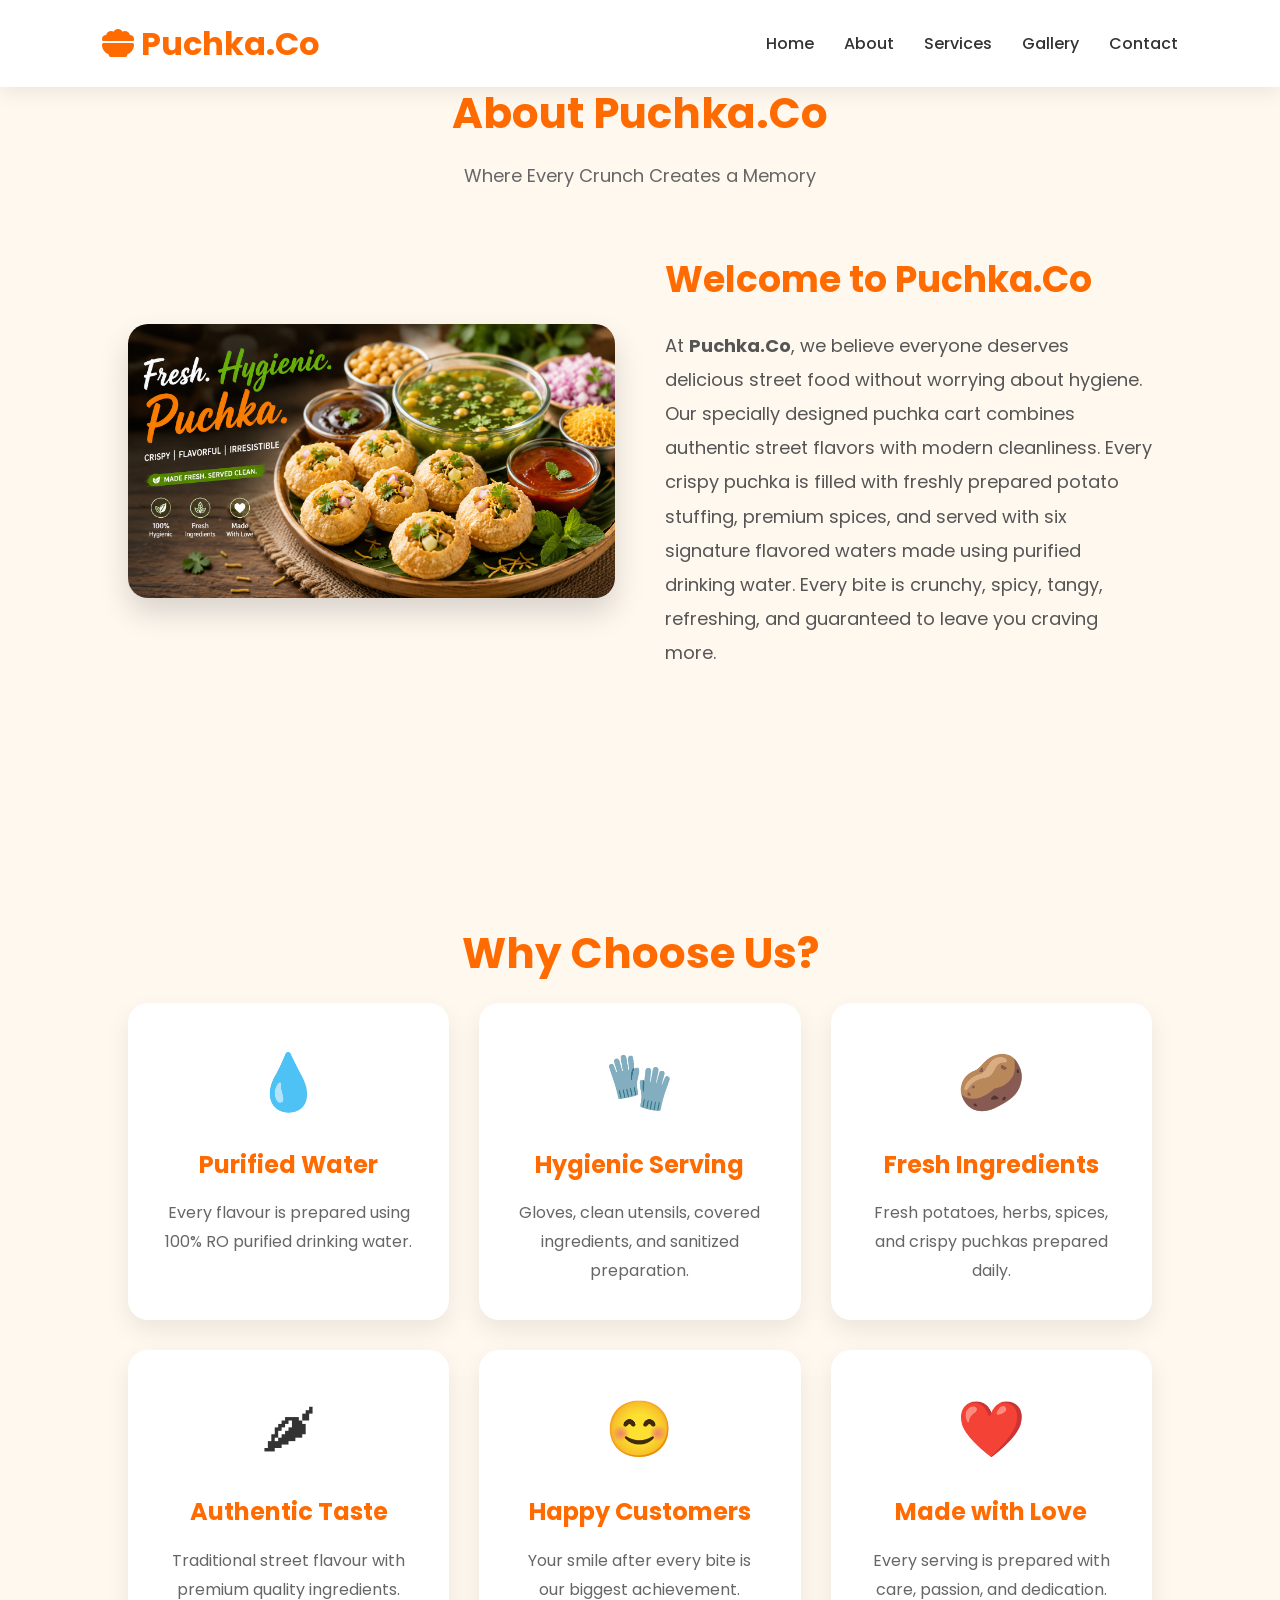
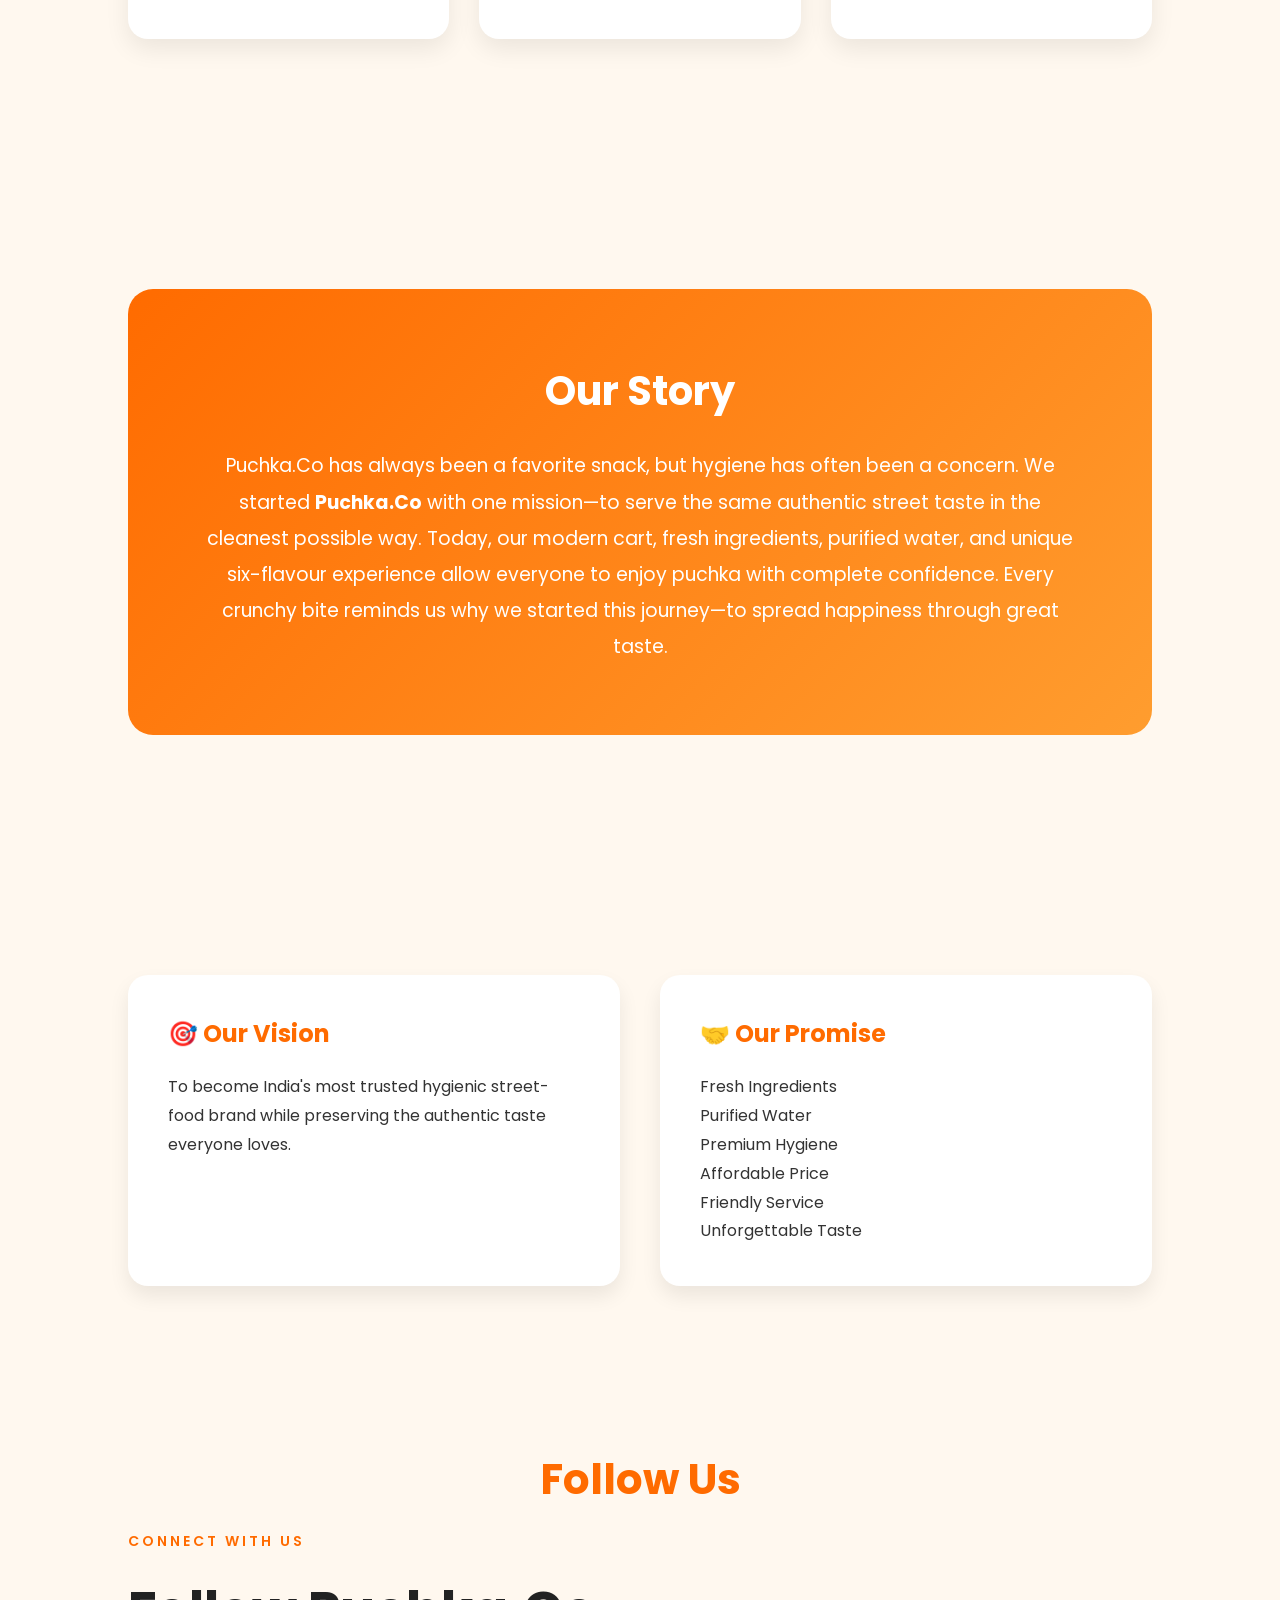
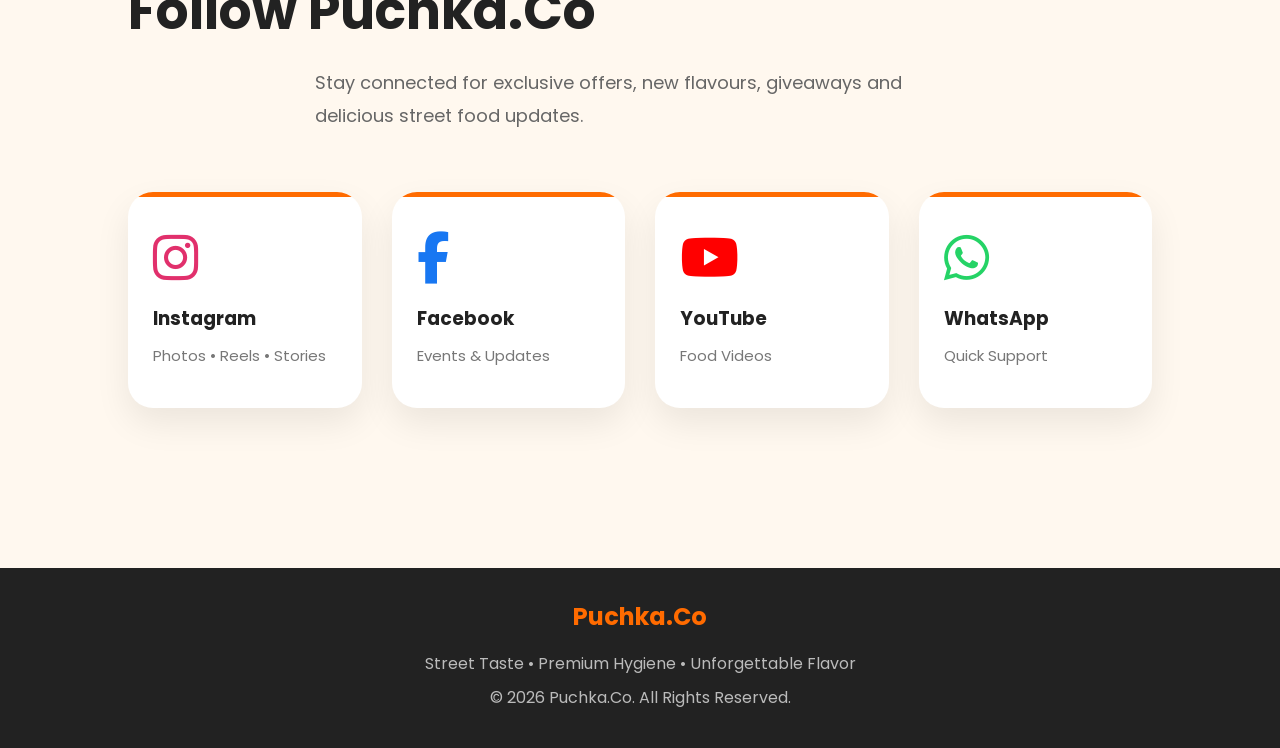
==== commit afe5df9f: "Update About.html" ====
--- a/About.html
+++ b/About.html
@@ -240,7 +240,7 @@
 
 <div class="about-box">
 
-<img src="https://images.unsplash.com/photo-1544025162-d76694265947">
+<img src="image/slider1.jpg">
 
 <div class="about-content">
 
@@ -382,25 +382,25 @@
 
     <div class="social-grid">
 
-        <a href="https://instagram.com/yourusername" target="_blank" class="social-card instagram">
+        <a href="https://instagram.com/puchka.co" target="_blank" class="social-card instagram">
             <i class="fab fa-instagram"></i>
             <h3>Instagram</h3>
             <p>Photos • Reels • Stories</p>
         </a>
 
-        <a href="https://facebook.com/yourpage" target="_blank" class="social-card facebook">
+        <a href="https://facebook.com/puchka.co" target="_blank" class="social-card facebook">
             <i class="fab fa-facebook-f"></i>
             <h3>Facebook</h3>
             <p>Events & Updates</p>
         </a>
 
-        <a href="https://youtube.com/@yourchannel" target="_blank" class="social-card youtube">
+        <a href="https://youtube.com/@puchkadotco" target="_blank" class="social-card youtube">
             <i class="fab fa-youtube"></i>
             <h3>YouTube</h3>
             <p>Food Videos</p>
         </a>
 
-        <a href="https://wa.me/91XXXXXXXXXX" target="_blank" class="social-card whatsapp">
+        <a href="https://wa.me/918572878826" target="_blank" class="social-card whatsapp">
             <i class="fab fa-whatsapp"></i>
             <h3>WhatsApp</h3>
             <p>Quick Support</p>
@@ -422,4 +422,4 @@
 
 <script src="script.js"></script>
 </body>
-</html>+</html>
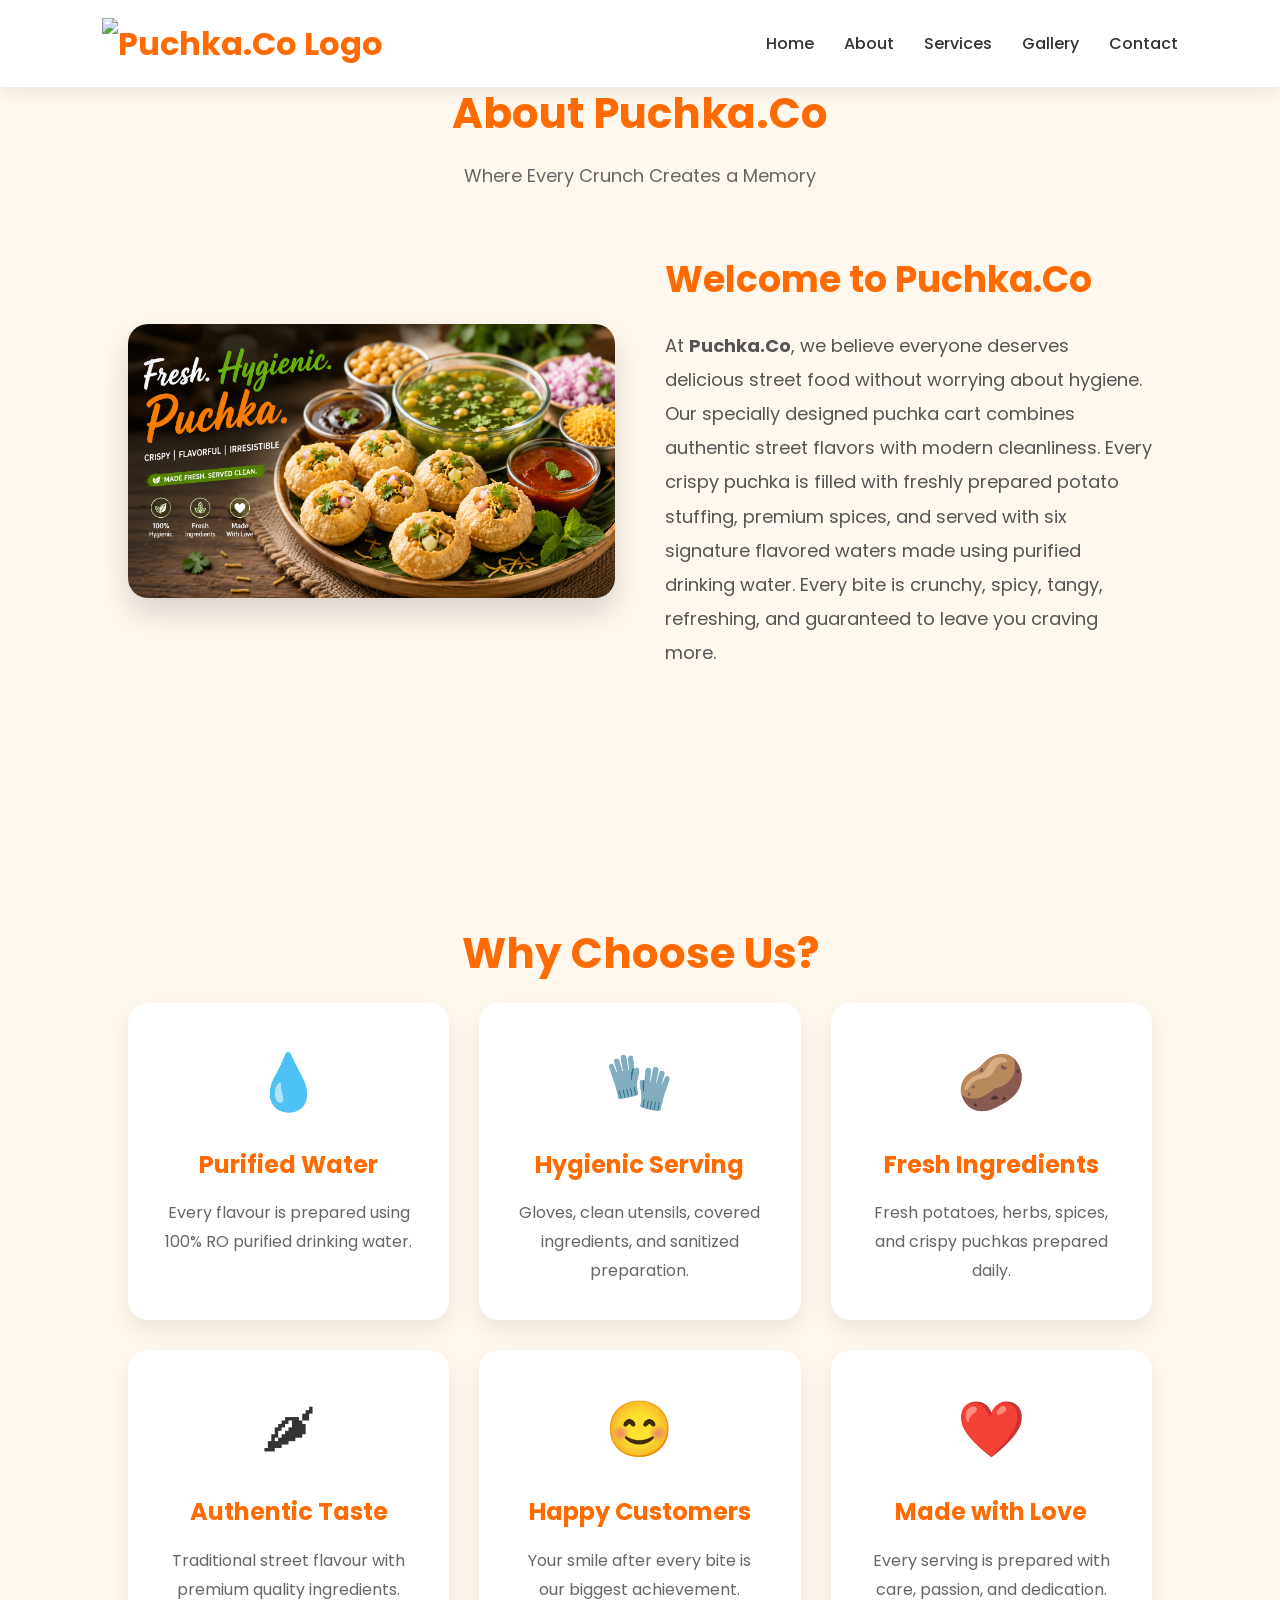
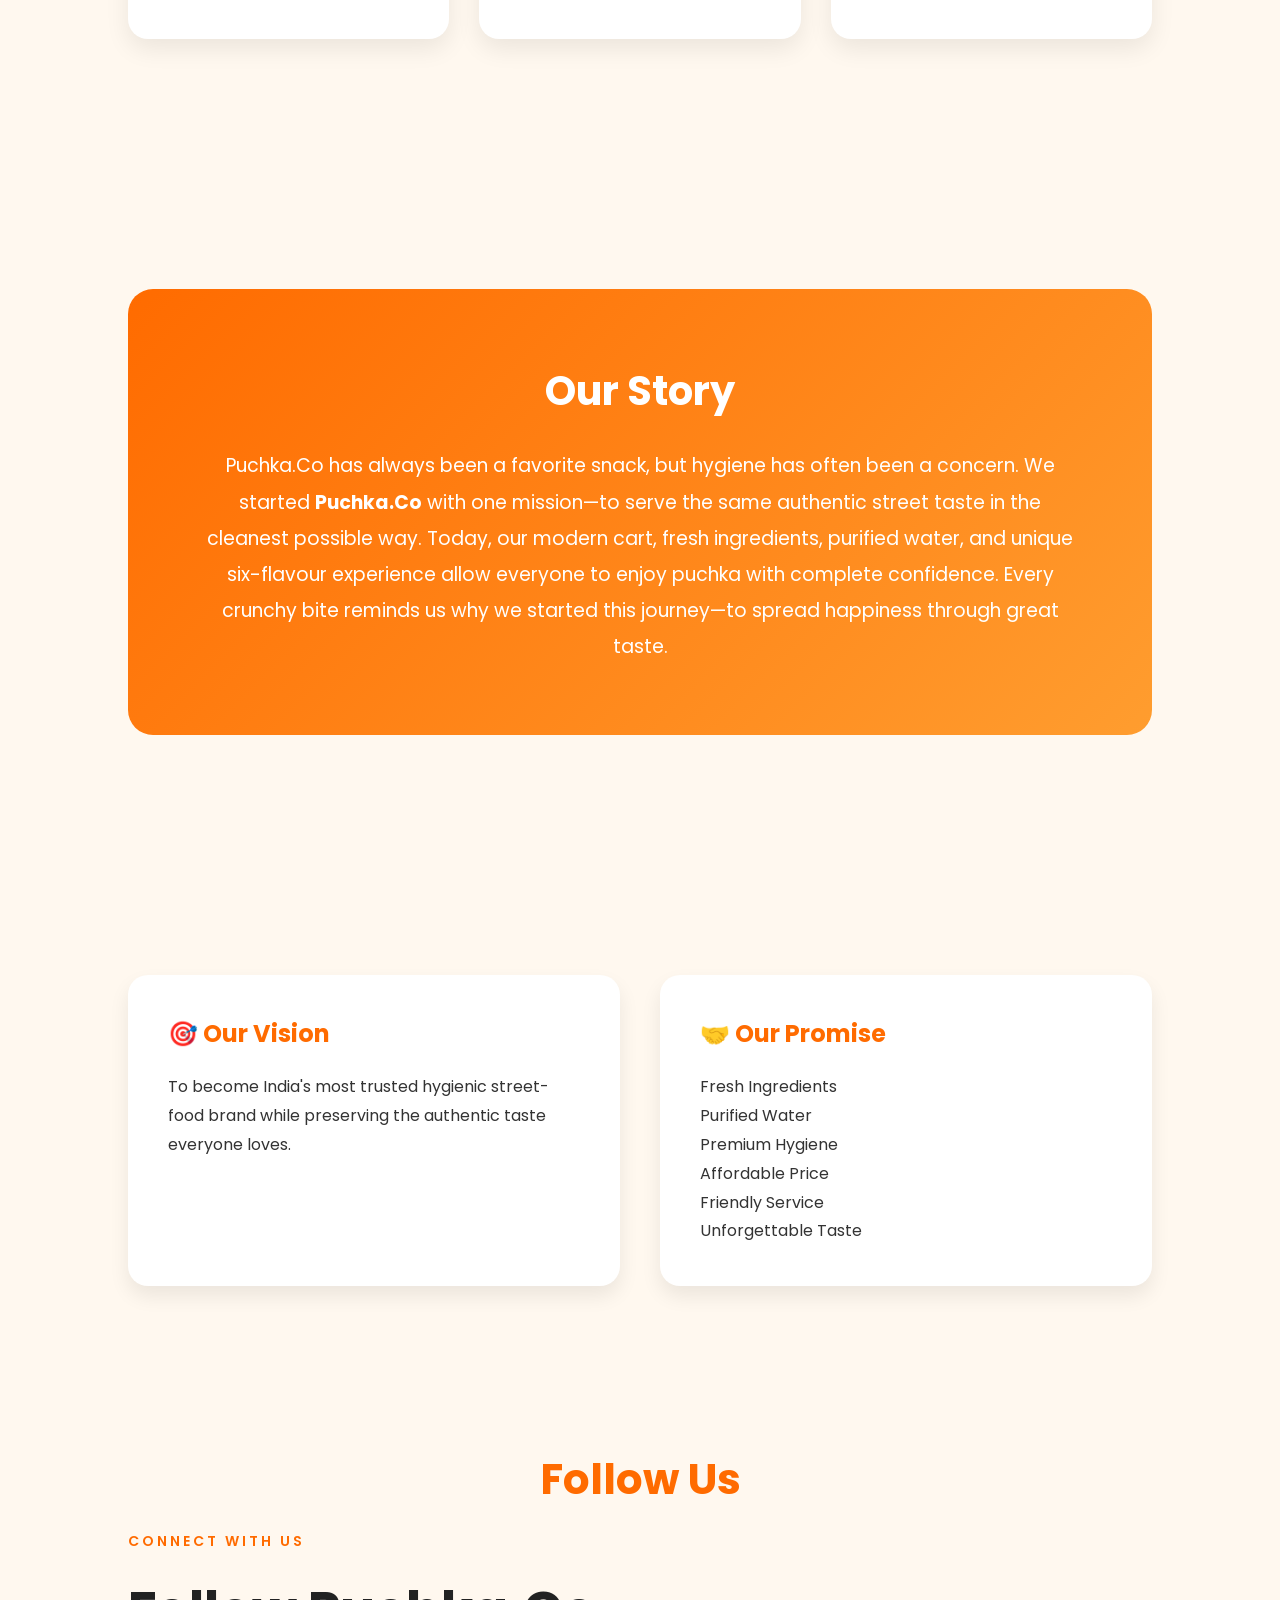
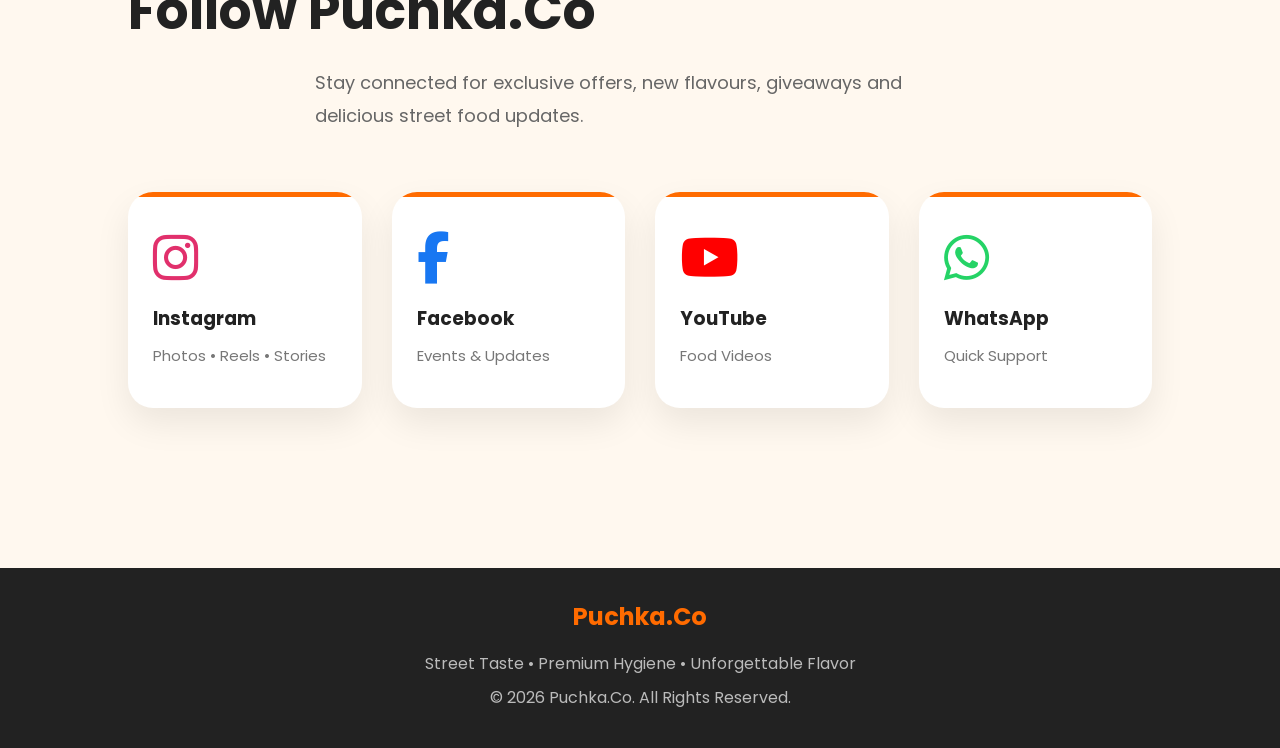
==== commit 87babe4b: "Update About.html" ====
--- a/About.html
+++ b/About.html
@@ -4,8 +4,16 @@
 <head>
 <meta charset="UTF-8">
 <meta name="viewport" content="width=device-width, initial-scale=1.0">
-<title>About - Puchka.Co</title>
-
+
+    <title>About Puchka.Co | India's Hygienic Puchka Brand</title>
+
+<meta name="description" content="Learn about Puchka.Co, our mission to serve hygienic and delicious puchka, golgappa and pani puri using purified water and premium ingredients.">
+<meta property="og:type" content="website">
+<meta property="og:site_name" content="Puchka.Co">
+<meta property="og:title" content="Puchka.Co">
+<meta property="og:description" content="Premium hygienic puchka experience.">
+<meta property="og:url" content="https://puchka.co/">
+<meta property="og:image" content="https://puchka.co/image/slider1.jpg">
 <link href="https://fonts.googleapis.com/css2?family=Poppins:wght@300;400;500;600;700&display=swap" rel="stylesheet">
 <link rel="stylesheet" href="https://cdnjs.cloudflare.com/ajax/libs/font-awesome/6.5.2/css/all.min.css">
 <style>
@@ -211,9 +219,8 @@
 
 <header>
 
-    <div class="logo">
-        <i class="fa-solid fa-bowl-food"></i>
-        Puchka.Co
+    <div  class="logo">
+    <img src="image/logo.png" alt="Puchka.Co Logo">
     </div>
 
     <nav>
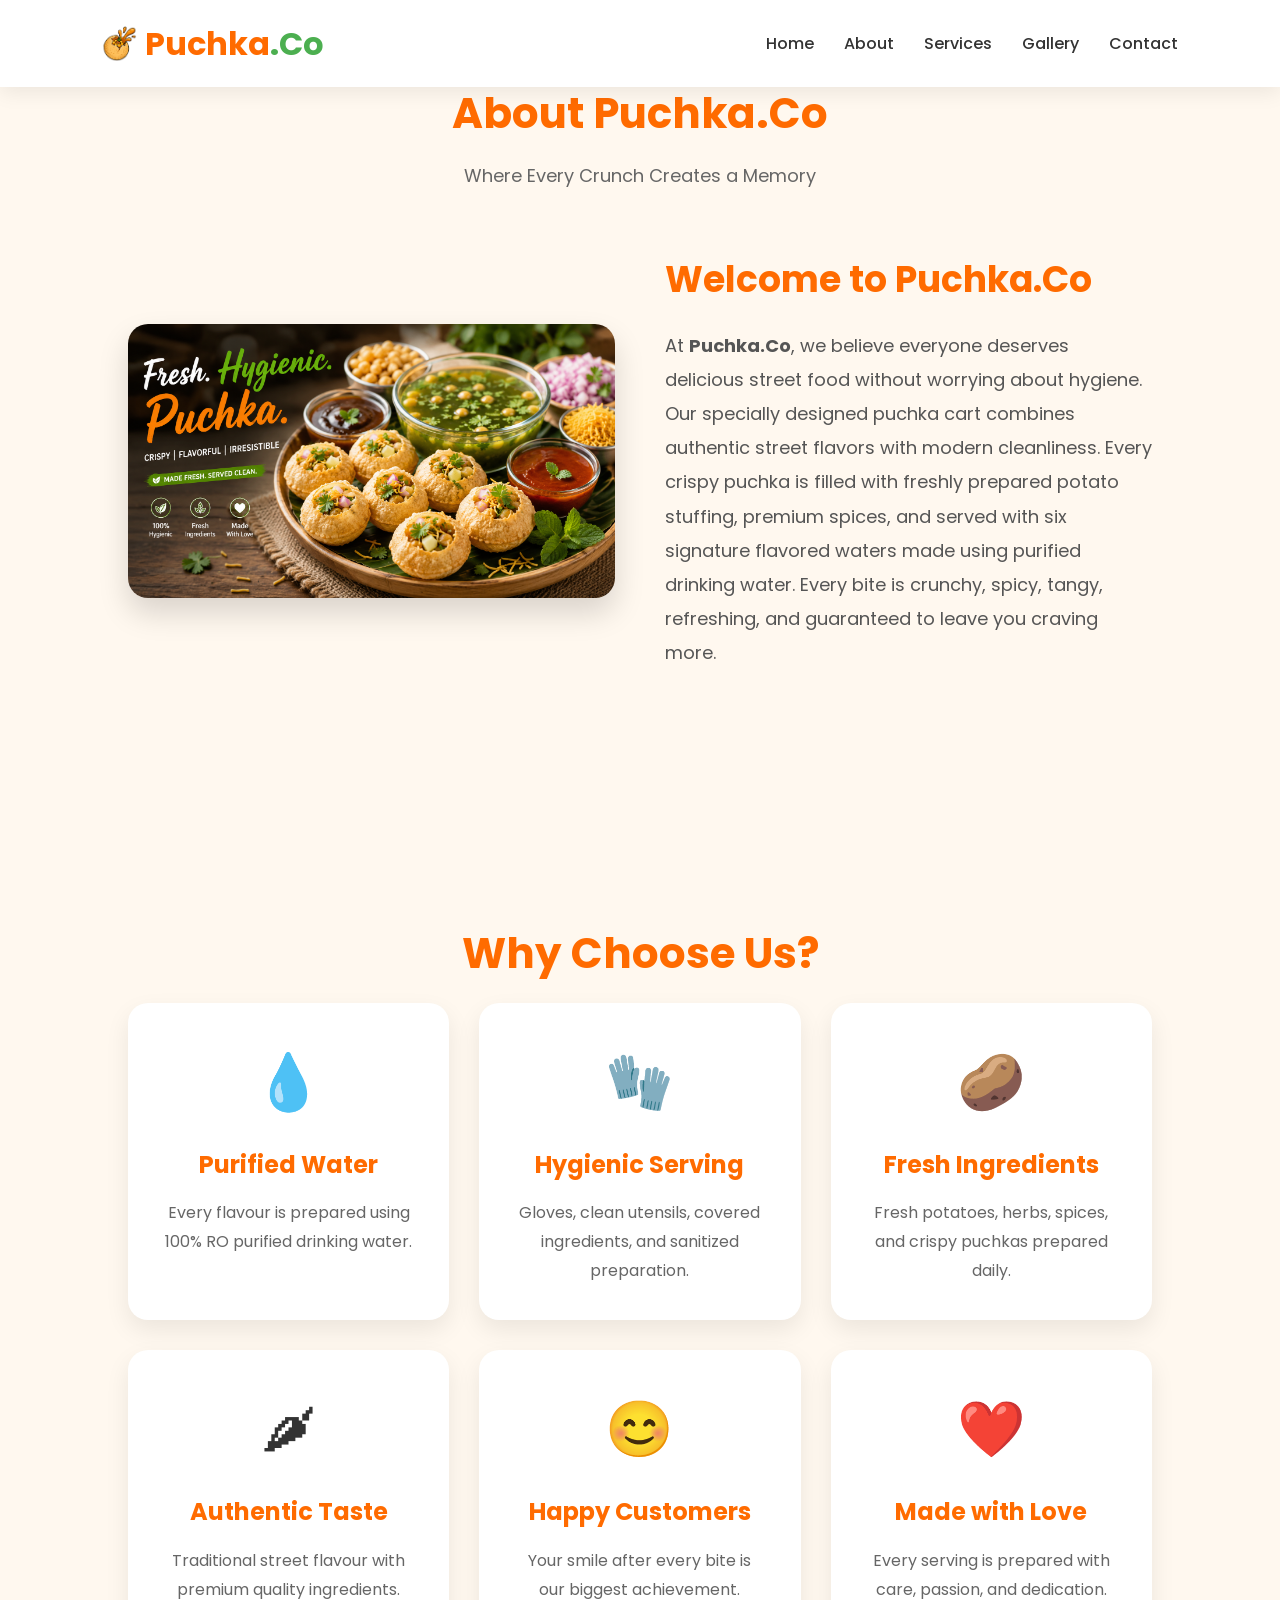
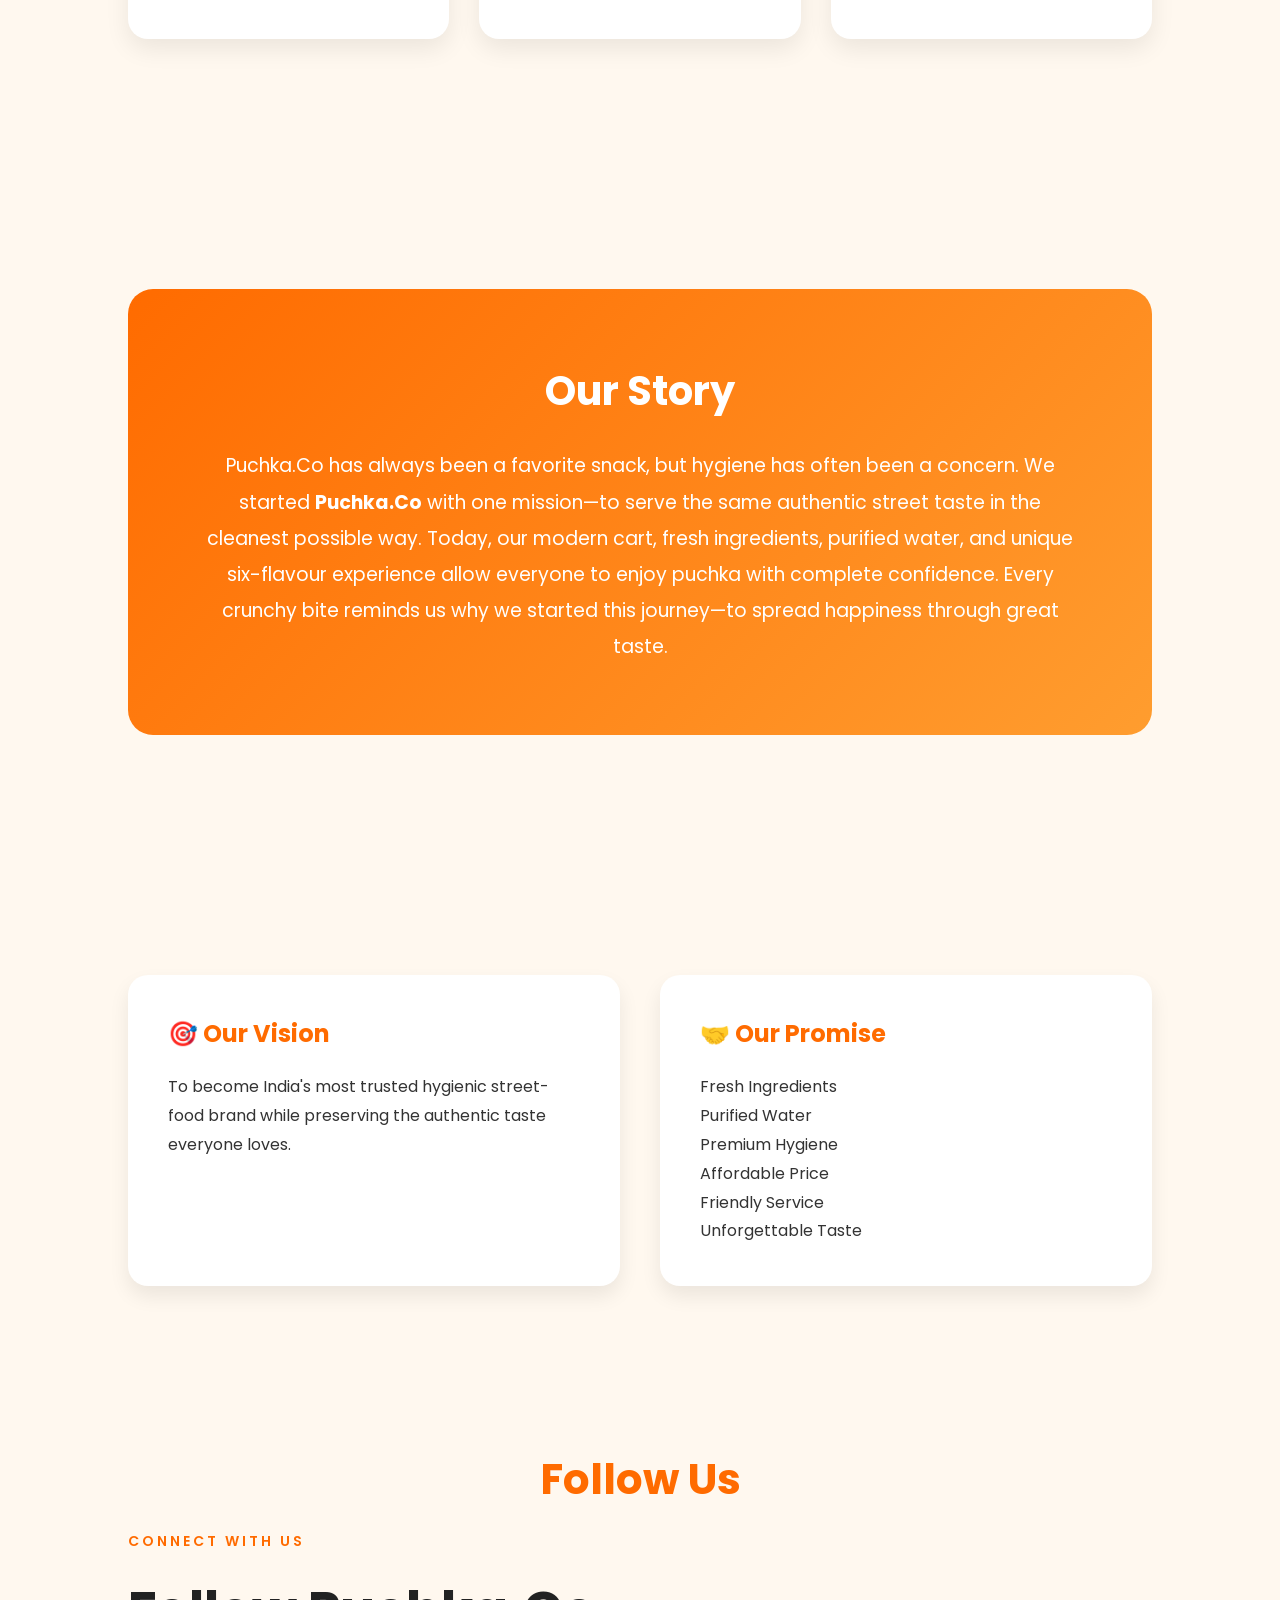
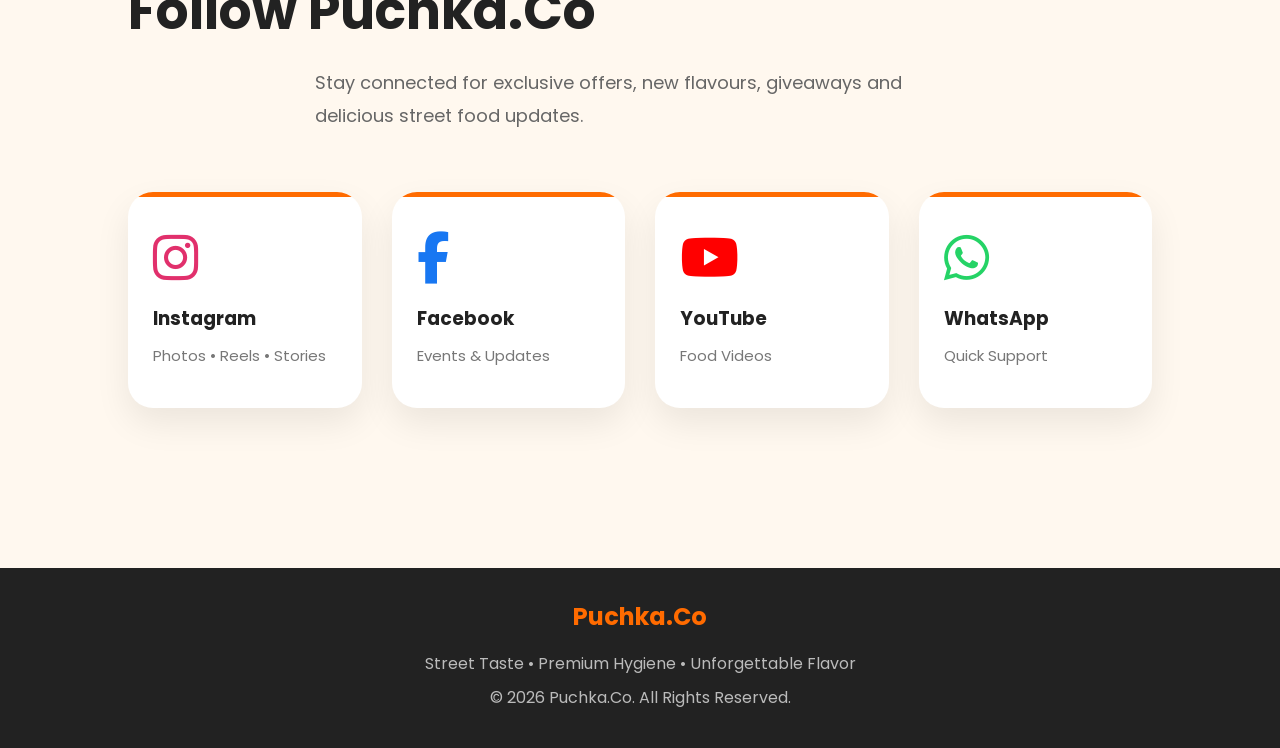
==== commit a67868d8: "Update About.html" ====
--- a/About.html
+++ b/About.html
@@ -219,8 +219,9 @@
 
 <header>
 
-    <div  class="logo">
-    <img src="image/logo.png" alt="Puchka.Co Logo">
+    <div class="logo">
+    <img src="image/puchka-logo1.png" alt="Puchka Logo" class="logo-icon">
+    Puchka<span>.Co</span>
     </div>
 
     <nav>
--- a/styles.css
+++ b/styles.css
@@ -74,12 +74,29 @@
     color:#333 !important;
 }
 
+
 .logo{
-font-size:32px;
-font-weight:700;
-color:#ff6b00;
-}
-
+    display:flex;
+    align-items:center;
+    font-size:32px;
+    font-weight:700;
+    color:#ff6b00;
+}
+
+.logo span{
+    color:#4CAF50;
+}
+
+.logo-icon{
+    width:35px;
+    height:35px;
+    margin-right:8px;
+}
+
+.back-btn,
+.fa-chevron-left{
+    display:none;
+}
 nav{
 display:flex;
 gap:30px;
@@ -1139,4 +1156,4 @@
     overflow-x: hidden;
     width: 100%;
 }
-}+}
